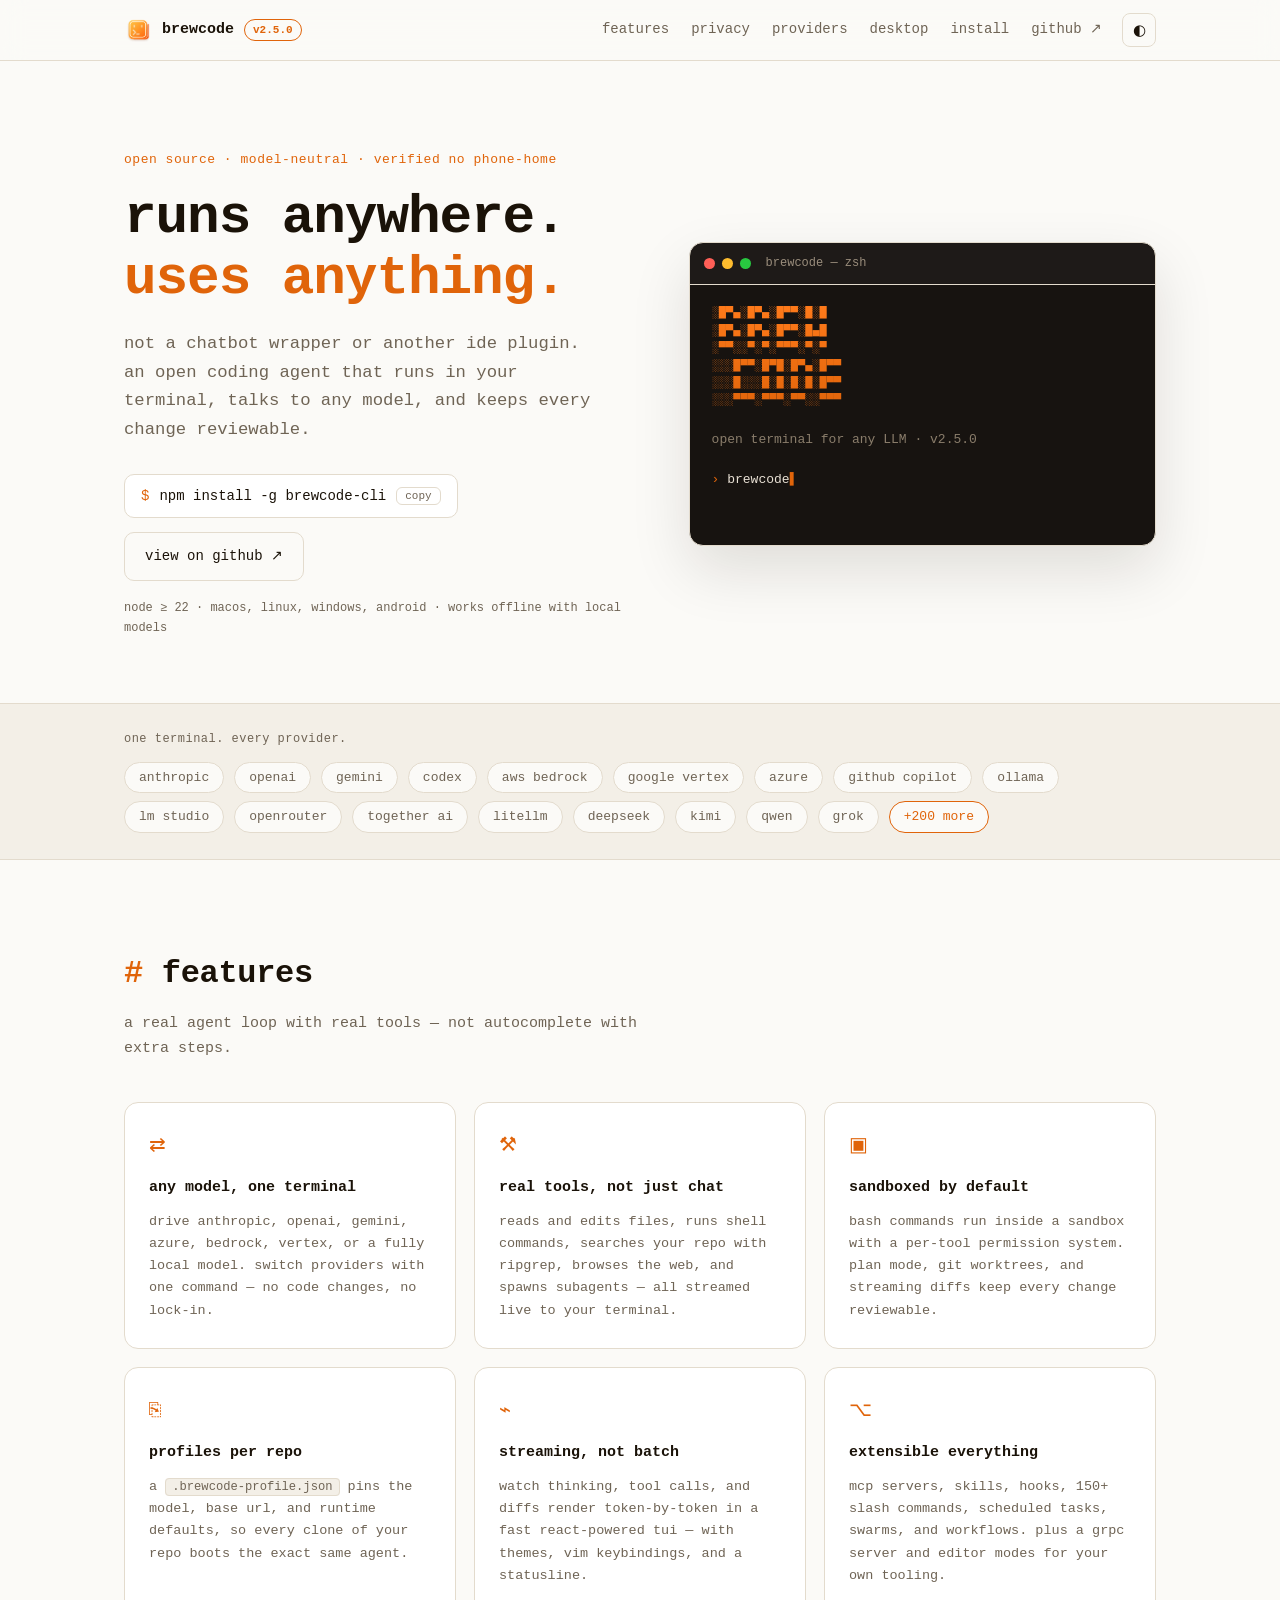
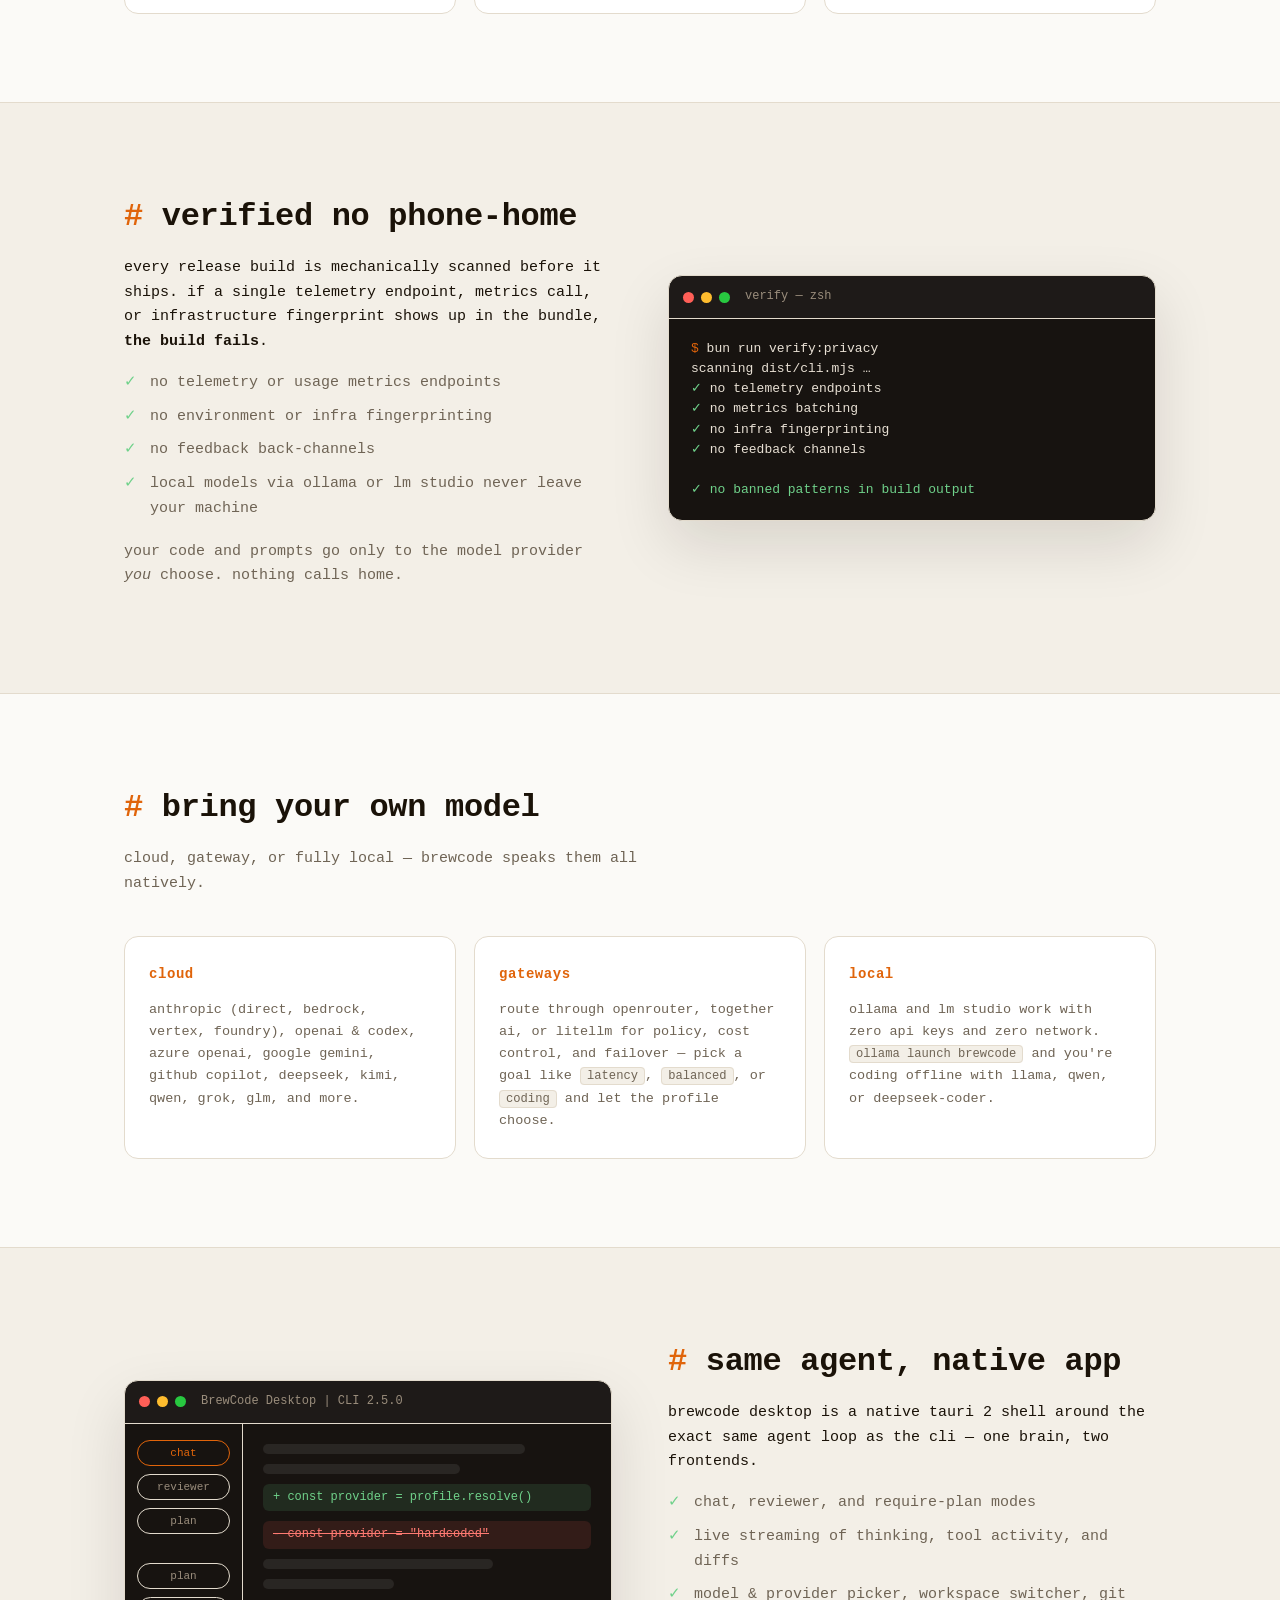
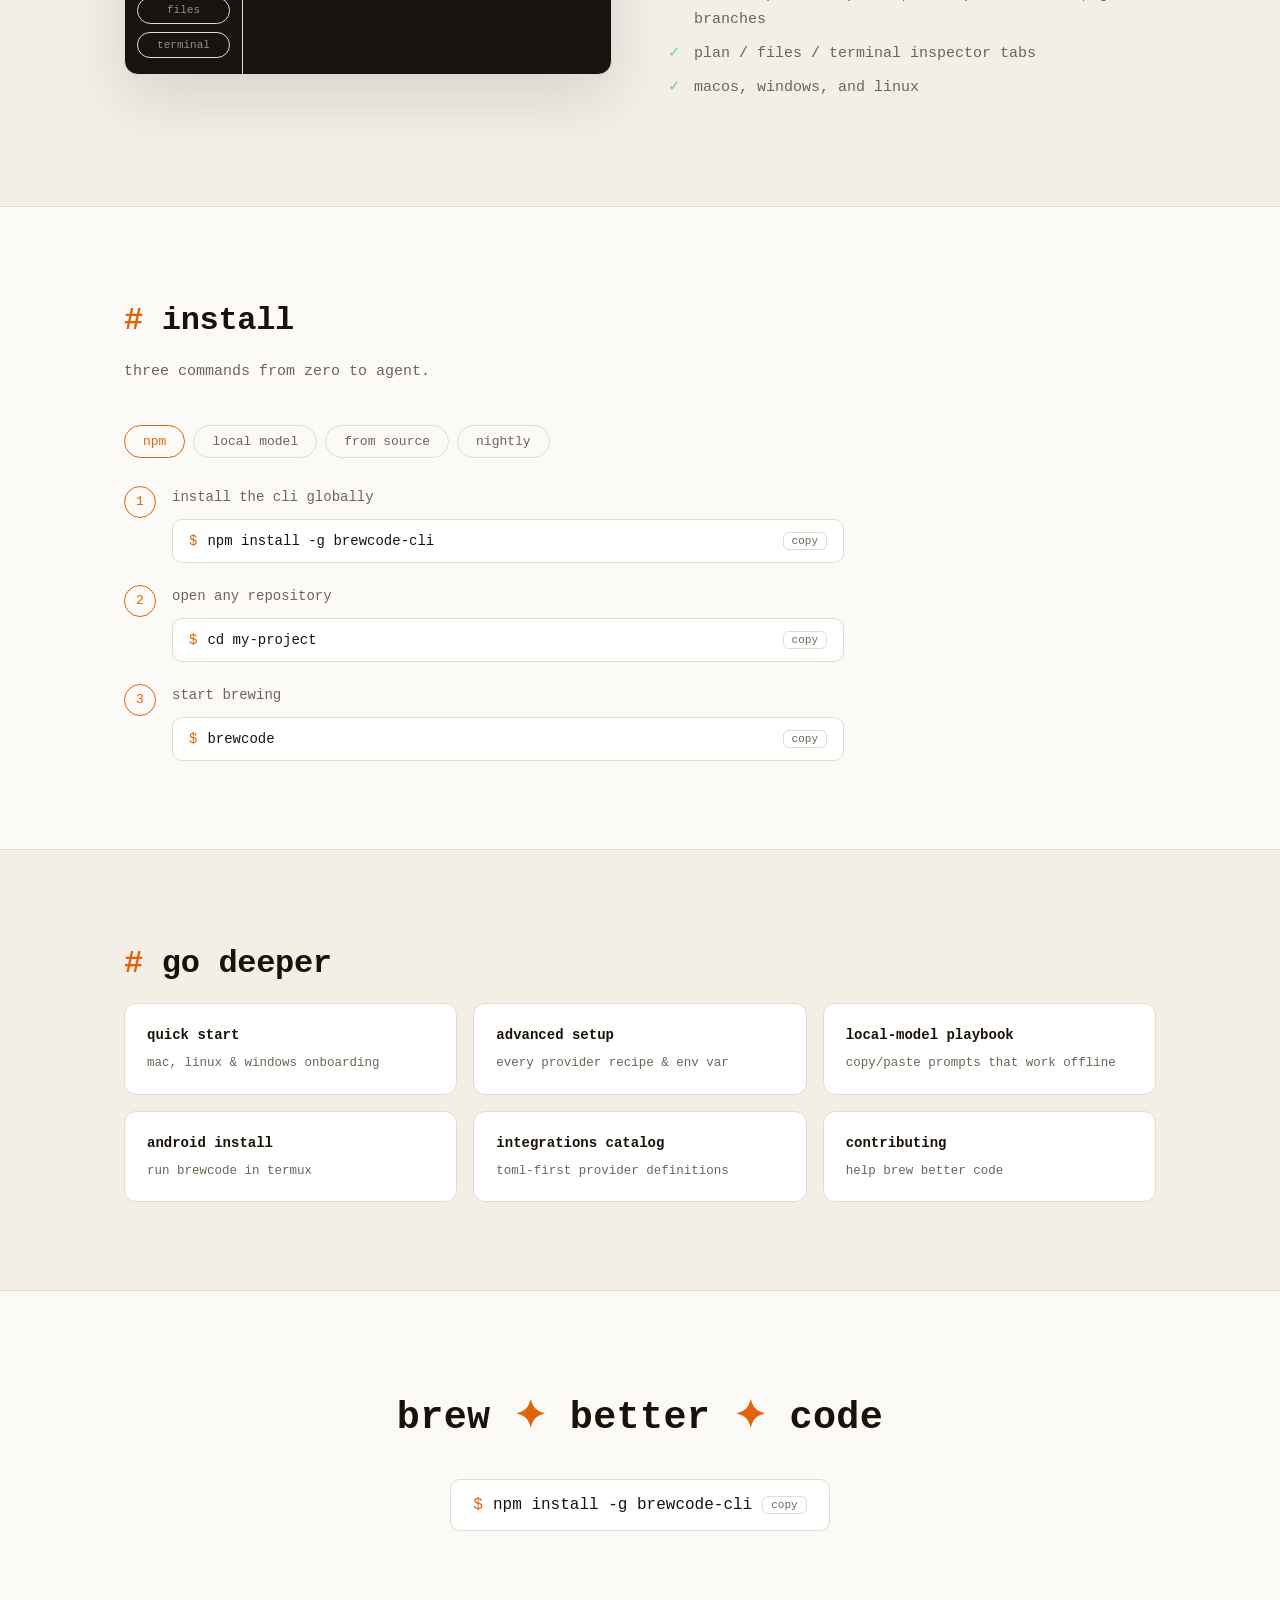
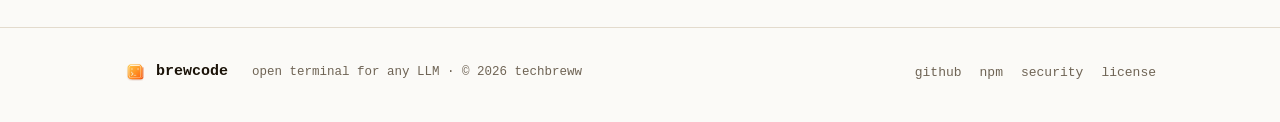
==== index.html @ 33c2ea0d "Initial commit" ====
<!doctype html>
<html lang="en">
<head>
  <meta charset="utf-8" />
  <meta name="viewport" content="width=device-width, initial-scale=1" />
  <title>brewcode — open terminal for any LLM</title>
  <meta name="description" content="brewcode is an open coding agent that runs in your terminal, talks to any model — cloud or local — and keeps every change reviewable. verified no phone-home." />
  <meta property="og:title" content="brewcode — runs anywhere. uses anything." />
  <meta property="og:description" content="an open coding agent for any LLM. anthropic, openai, gemini, ollama, lm studio and 200+ models. verified no telemetry." />
  <meta property="og:image" content="assets/brewcode.png" />
  <link rel="icon" type="image/png" href="assets/brewcode.png" />
  <link rel="stylesheet" href="styles.css" />
</head>
<body>

  <header class="site-header">
    <div class="container header-inner">
      <a class="brand" href="#top">
        <img src="assets/brewcode.png" alt="brewcode logo" width="28" height="28" />
        <span class="brand-name">brewcode</span>
        <span class="badge">v2.5.0</span>
      </a>
      <nav class="site-nav" id="site-nav">
        <a href="#features">features</a>
        <a href="#privacy">privacy</a>
        <a href="#providers">providers</a>
        <a href="#desktop">desktop</a>
        <a href="#install">install</a>
        <a href="https://github.com/techbreww/brewcode" target="_blank" rel="noopener">github ↗</a>
      </nav>
      <div class="header-actions">
        <button class="icon-btn" id="theme-toggle" aria-label="toggle color theme" title="toggle theme">◐</button>
        <button class="icon-btn nav-toggle" id="nav-toggle" aria-label="toggle navigation" aria-expanded="false">☰</button>
      </div>
    </div>
  </header>

  <main id="top">

    <!-- hero -->
    <section class="hero">
      <div class="container hero-grid">
        <div class="hero-copy">
          <p class="eyebrow">open source · model-neutral · verified no phone-home</p>
          <h1>runs anywhere.<br /><span class="accent">uses anything.</span></h1>
          <p class="lede">
            not a chatbot wrapper or another ide plugin. an open coding agent that runs in
            your terminal, talks to any model, and keeps every change reviewable.
          </p>
          <div class="hero-ctas">
            <button class="cmd-chip" data-copy="npm install -g brewcode-cli">
              <span class="prompt">$</span> npm install -g brewcode-cli
              <span class="copy-hint">copy</span>
            </button>
            <a class="btn btn-ghost" href="https://github.com/techbreww/brewcode" target="_blank" rel="noopener">view on github ↗</a>
          </div>
          <p class="hero-footnote">node ≥ 22 · macos, linux, windows, android · works offline with local models</p>
        </div>

        <div class="terminal" aria-label="brewcode terminal demo">
          <div class="terminal-bar">
            <span class="dot red"></span><span class="dot yellow"></span><span class="dot green"></span>
            <span class="terminal-title">brewcode — zsh</span>
          </div>
          <pre class="terminal-body"><code><span class="t-logo">░█▀▄░█▀▄░█▀▀░█░█
░█▀▄░█▀▄░█▀▀░█▄█
░▀▀░░▀░▀░▀▀▀░▀░▀
░░░█▀▀░█▀█░█▀▄░█▀▀
░░░█░░░█░█░█░█░█▀▀
░░░▀▀▀░▀▀▀░▀▀░░▀▀▀</span>
<span class="t-dim">open terminal for any LLM · v2.5.0</span>

<span class="t-prompt">›</span> <span id="typed"></span><span class="cursor">▌</span>
</code></pre>
        </div>
      </div>
    </section>

    <!-- provider strip -->
    <section class="strip" id="providers-strip">
      <div class="container">
        <p class="strip-label">one terminal. every provider.</p>
        <ul class="strip-list">
          <li>anthropic</li><li>openai</li><li>gemini</li><li>codex</li><li>aws bedrock</li>
          <li>google vertex</li><li>azure</li><li>github copilot</li><li>ollama</li>
          <li>lm studio</li><li>openrouter</li><li>together ai</li><li>litellm</li>
          <li>deepseek</li><li>kimi</li><li>qwen</li><li>grok</li><li>+200 more</li>
        </ul>
      </div>
    </section>

    <!-- features -->
    <section class="section" id="features">
      <div class="container">
        <h2 class="section-title"><span class="hash">#</span> features</h2>
        <p class="section-sub">a real agent loop with real tools — not autocomplete with extra steps.</p>
        <div class="cards">
          <article class="card">
            <div class="card-icon">⇄</div>
            <h3>any model, one terminal</h3>
            <p>drive anthropic, openai, gemini, azure, bedrock, vertex, or a fully local model. switch providers with one command — no code changes, no lock-in.</p>
          </article>
          <article class="card">
            <div class="card-icon">⚒</div>
            <h3>real tools, not just chat</h3>
            <p>reads and edits files, runs shell commands, searches your repo with ripgrep, browses the web, and spawns subagents — all streamed live to your terminal.</p>
          </article>
          <article class="card">
            <div class="card-icon">▣</div>
            <h3>sandboxed by default</h3>
            <p>bash commands run inside a sandbox with a per-tool permission system. plan mode, git worktrees, and streaming diffs keep every change reviewable.</p>
          </article>
          <article class="card">
            <div class="card-icon">⎘</div>
            <h3>profiles per repo</h3>
            <p>a <code>.brewcode-profile.json</code> pins the model, base url, and runtime defaults, so every clone of your repo boots the exact same agent.</p>
          </article>
          <article class="card">
            <div class="card-icon">⌁</div>
            <h3>streaming, not batch</h3>
            <p>watch thinking, tool calls, and diffs render token-by-token in a fast react-powered tui — with themes, vim keybindings, and a statusline.</p>
          </article>
          <article class="card">
            <div class="card-icon">⌥</div>
            <h3>extensible everything</h3>
            <p>mcp servers, skills, hooks, 150+ slash commands, scheduled tasks, swarms, and workflows. plus a grpc server and editor modes for your own tooling.</p>
          </article>
        </div>
      </div>
    </section>

    <!-- privacy -->
    <section class="section section-alt" id="privacy">
      <div class="container split">
        <div>
          <h2 class="section-title"><span class="hash">#</span> verified no phone-home</h2>
          <p>every release build is mechanically scanned before it ships. if a single telemetry endpoint, metrics call, or infrastructure fingerprint shows up in the bundle, <strong>the build fails</strong>.</p>
          <ul class="checklist">
            <li>no telemetry or usage metrics endpoints</li>
            <li>no environment or infra fingerprinting</li>
            <li>no feedback back-channels</li>
            <li>local models via ollama or lm studio never leave your machine</li>
          </ul>
          <p class="muted">your code and prompts go only to the model provider <em>you</em> choose. nothing calls home.</p>
        </div>
        <div class="terminal small">
          <div class="terminal-bar">
            <span class="dot red"></span><span class="dot yellow"></span><span class="dot green"></span>
            <span class="terminal-title">verify — zsh</span>
          </div>
          <pre class="terminal-body"><code><span class="t-prompt">$</span> bun run verify:privacy
scanning dist/cli.mjs …
<span class="t-ok">✓</span> no telemetry endpoints
<span class="t-ok">✓</span> no metrics batching
<span class="t-ok">✓</span> no infra fingerprinting
<span class="t-ok">✓</span> no feedback channels

<span class="t-ok">✓ no banned patterns in build output</span>
</code></pre>
        </div>
      </div>
    </section>

    <!-- providers detail -->
    <section class="section" id="providers">
      <div class="container">
        <h2 class="section-title"><span class="hash">#</span> bring your own model</h2>
        <p class="section-sub">cloud, gateway, or fully local — brewcode speaks them all natively.</p>
        <div class="provider-cols">
          <div class="provider-col">
            <h3>cloud</h3>
            <p>anthropic (direct, bedrock, vertex, foundry), openai &amp; codex, azure openai, google gemini, github copilot, deepseek, kimi, qwen, grok, glm, and more.</p>
          </div>
          <div class="provider-col">
            <h3>gateways</h3>
            <p>route through openrouter, together ai, or litellm for policy, cost control, and failover — pick a goal like <code>latency</code>, <code>balanced</code>, or <code>coding</code> and let the profile choose.</p>
          </div>
          <div class="provider-col">
            <h3>local</h3>
            <p>ollama and lm studio work with zero api keys and zero network. <code>ollama launch brewcode</code> and you're coding offline with llama, qwen, or deepseek-coder.</p>
          </div>
        </div>
      </div>
    </section>

    <!-- desktop -->
    <section class="section section-alt" id="desktop">
      <div class="container split reverse">
        <div class="app-mock" aria-hidden="true">
          <div class="app-mock-bar">
            <span class="dot red"></span><span class="dot yellow"></span><span class="dot green"></span>
            <span class="terminal-title">BrewCode Desktop | CLI 2.5.0</span>
          </div>
          <div class="app-mock-body">
            <div class="app-mock-side">
              <span class="pill active">chat</span>
              <span class="pill">reviewer</span>
              <span class="pill">plan</span>
              <div class="app-mock-side-gap"></div>
              <span class="pill">plan</span>
              <span class="pill">files</span>
              <span class="pill">terminal</span>
            </div>
            <div class="app-mock-main">
              <div class="mock-line w80"></div>
              <div class="mock-line w60"></div>
              <div class="mock-diff add">+ const provider = profile.resolve()</div>
              <div class="mock-diff del">- const provider = "hardcoded"</div>
              <div class="mock-line w70"></div>
              <div class="mock-line w40"></div>
            </div>
          </div>
        </div>
        <div>
          <h2 class="section-title"><span class="hash">#</span> same agent, native app</h2>
          <p>brewcode desktop is a native tauri 2 shell around the exact same agent loop as the cli — one brain, two frontends.</p>
          <ul class="checklist">
            <li>chat, reviewer, and require-plan modes</li>
            <li>live streaming of thinking, tool activity, and diffs</li>
            <li>model &amp; provider picker, workspace switcher, git branches</li>
            <li>plan / files / terminal inspector tabs</li>
            <li>macos, windows, and linux</li>
          </ul>
        </div>
      </div>
    </section>

    <!-- install -->
    <section class="section" id="install">
      <div class="container">
        <h2 class="section-title"><span class="hash">#</span> install</h2>
        <p class="section-sub">three commands from zero to agent.</p>

        <div class="tabs" role="tablist">
          <button class="tab active" role="tab" aria-selected="true" data-tab="npm">npm</button>
          <button class="tab" role="tab" aria-selected="false" data-tab="local">local model</button>
          <button class="tab" role="tab" aria-selected="false" data-tab="source">from source</button>
          <button class="tab" role="tab" aria-selected="false" data-tab="nightly">nightly</button>
        </div>

        <div class="tab-panel active" data-panel="npm">
          <ol class="steps">
            <li>
              <p>install the cli globally</p>
              <button class="cmd-chip block" data-copy="npm install -g brewcode-cli"><span class="prompt">$</span> npm install -g brewcode-cli <span class="copy-hint">copy</span></button>
            </li>
            <li>
              <p>open any repository</p>
              <button class="cmd-chip block" data-copy="cd my-project"><span class="prompt">$</span> cd my-project <span class="copy-hint">copy</span></button>
            </li>
            <li>
              <p>start brewing</p>
              <button class="cmd-chip block" data-copy="brewcode"><span class="prompt">$</span> brewcode <span class="copy-hint">copy</span></button>
            </li>
          </ol>
        </div>

        <div class="tab-panel" data-panel="local">
          <ol class="steps">
            <li>
              <p>point brewcode at your local ollama server — no api key needed</p>
              <button class="cmd-chip block" data-copy="export OPENAI_BASE_URL=http://localhost:11434/v1"><span class="prompt">$</span> export OPENAI_BASE_URL=http://localhost:11434/v1 <span class="copy-hint">copy</span></button>
            </li>
            <li>
              <p>or launch straight from ollama</p>
              <button class="cmd-chip block" data-copy="ollama launch brewcode"><span class="prompt">$</span> ollama launch brewcode <span class="copy-hint">copy</span></button>
            </li>
            <li>
              <p>your code never leaves your machine</p>
              <button class="cmd-chip block" data-copy="brewcode"><span class="prompt">$</span> brewcode <span class="copy-hint">copy</span></button>
            </li>
          </ol>
        </div>

        <div class="tab-panel" data-panel="source">
          <ol class="steps">
            <li>
              <p>clone and install (bun 1.3+)</p>
              <button class="cmd-chip block" data-copy="git clone https://github.com/techbreww/brewcode.git && cd brewcode && bun install"><span class="prompt">$</span> git clone …/brewcode.git &amp;&amp; cd brewcode &amp;&amp; bun install <span class="copy-hint">copy</span></button>
            </li>
            <li>
              <p>build with the privacy gate</p>
              <button class="cmd-chip block" data-copy="bun run build:verified"><span class="prompt">$</span> bun run build:verified <span class="copy-hint">copy</span></button>
            </li>
            <li>
              <p>link it globally</p>
              <button class="cmd-chip block" data-copy="npm link"><span class="prompt">$</span> npm link <span class="copy-hint">copy</span></button>
            </li>
          </ol>
        </div>

        <div class="tab-panel" data-panel="nightly">
          <ol class="steps">
            <li>
              <p>live on the edge with the nightly dist-tag</p>
              <button class="cmd-chip block" data-copy="npm install -g brewcode-cli@nightly"><span class="prompt">$</span> npm install -g brewcode-cli@nightly <span class="copy-hint">copy</span></button>
            </li>
            <li>
              <p>go back to stable any time</p>
              <button class="cmd-chip block" data-copy="npm install -g brewcode-cli@latest"><span class="prompt">$</span> npm install -g brewcode-cli@latest <span class="copy-hint">copy</span></button>
            </li>
          </ol>
        </div>
      </div>
    </section>

    <!-- docs -->
    <section class="section section-alt" id="docs">
      <div class="container">
        <h2 class="section-title"><span class="hash">#</span> go deeper</h2>
        <div class="doc-links">
          <a class="doc-link" href="https://github.com/techbreww/brewcode/blob/main/docs/quick-start-mac-linux.md" target="_blank" rel="noopener"><strong>quick start</strong><span>mac, linux &amp; windows onboarding</span></a>
          <a class="doc-link" href="https://github.com/techbreww/brewcode/blob/main/docs/advanced-setup.md" target="_blank" rel="noopener"><strong>advanced setup</strong><span>every provider recipe &amp; env var</span></a>
          <a class="doc-link" href="https://github.com/techbreww/brewcode/blob/main/PLAYBOOK.md" target="_blank" rel="noopener"><strong>local-model playbook</strong><span>copy/paste prompts that work offline</span></a>
          <a class="doc-link" href="https://github.com/techbreww/brewcode/blob/main/ANDROID_INSTALL.md" target="_blank" rel="noopener"><strong>android install</strong><span>run brewcode in termux</span></a>
          <a class="doc-link" href="https://github.com/techbreww/brewcode/blob/main/docs/integrations" target="_blank" rel="noopener"><strong>integrations catalog</strong><span>toml-first provider definitions</span></a>
          <a class="doc-link" href="https://github.com/techbreww/brewcode/blob/main/CONTRIBUTING.md" target="_blank" rel="noopener"><strong>contributing</strong><span>help brew better code</span></a>
        </div>
      </div>
    </section>

    <!-- final cta -->
    <section class="section cta">
      <div class="container center">
        <h2>brew <span class="accent">✦</span> better <span class="accent">✦</span> code</h2>
        <button class="cmd-chip big" data-copy="npm install -g brewcode-cli">
          <span class="prompt">$</span> npm install -g brewcode-cli <span class="copy-hint">copy</span>
        </button>
      </div>
    </section>

  </main>

  <footer class="site-footer">
    <div class="container footer-inner">
      <div class="brand">
        <img src="assets/brewcode.png" alt="" width="22" height="22" />
        <span class="brand-name">brewcode</span>
      </div>
      <p class="muted">open terminal for any LLM · © 2026 techbreww</p>
      <nav class="footer-nav">
        <a href="https://github.com/techbreww/brewcode" target="_blank" rel="noopener">github</a>
        <a href="https://www.npmjs.com/package/brewcode-cli" target="_blank" rel="noopener">npm</a>
        <a href="https://github.com/techbreww/brewcode/blob/main/SECURITY.md" target="_blank" rel="noopener">security</a>
        <a href="https://github.com/techbreww/brewcode/blob/main/LICENSE" target="_blank" rel="noopener">license</a>
      </nav>
    </div>
  </footer>

  <div class="toast" id="toast" role="status">copied to clipboard ✓</div>

  <script src="app.js"></script>
</body>
</html>
---- styles.css ----
/* brewcode — site styles
   brand: lowercase, terminal-flavored, monospace, orange accent */

:root {
  --bg: #000000;
  --bg-alt: #0c0a08;
  --surface: #14100c;
  --border: #2a2119;
  --ink: #f3ede4;
  --muted: #a89c8c;
  --accent: #ff7a1a;
  --accent-soft: #ffb15f;
  --ok: #6fd18a;
  --red: #ff5f57;
  --yellow: #febc2e;
  --green: #28c840;
  --shadow: 0 24px 60px rgba(0, 0, 0, 0.55);
  --mono: "SF Mono", "Fira Code", "Roboto Mono", ui-monospace, Menlo, Consolas, monospace;
}

[data-theme="light"] {
  --bg: #fbfaf7;
  --bg-alt: #f3efe7;
  --surface: #ffffff;
  --border: #e3dbcd;
  --ink: #1a1208;
  --muted: #6f6455;
  --accent: #e0640a;
  --accent-soft: #ff7a1a;
  --shadow: 0 24px 60px rgba(26, 18, 8, 0.12);
}

* { box-sizing: border-box; margin: 0; padding: 0; }

html { scroll-behavior: smooth; }

body {
  font-family: var(--mono);
  background: var(--bg);
  color: var(--ink);
  line-height: 1.65;
  font-size: 15px;
  -webkit-font-smoothing: antialiased;
}

.container { max-width: 1080px; margin: 0 auto; padding: 0 24px; }

a { color: var(--accent); text-decoration: none; }
a:hover { text-decoration: underline; }
code {
  background: var(--bg-alt);
  border: 1px solid var(--border);
  border-radius: 4px;
  padding: 1px 6px;
  font-size: 0.9em;
}
.accent { color: var(--accent); }
.muted { color: var(--muted); }

/* ---------- header ---------- */
.site-header {
  position: sticky;
  top: 0;
  z-index: 50;
  background: color-mix(in srgb, var(--bg) 82%, transparent);
  backdrop-filter: blur(12px);
  border-bottom: 1px solid var(--border);
}
.header-inner {
  display: flex;
  align-items: center;
  gap: 20px;
  height: 60px;
}
.brand {
  display: inline-flex;
  align-items: center;
  gap: 10px;
  color: var(--ink);
  font-weight: 700;
}
.brand:hover { text-decoration: none; }
.brand img { border-radius: 6px; }
.badge {
  font-size: 11px;
  color: var(--accent);
  border: 1px solid var(--accent);
  border-radius: 999px;
  padding: 1px 8px;
}
.site-nav {
  display: flex;
  gap: 22px;
  margin-left: auto;
}
.site-nav a { color: var(--muted); font-size: 14px; white-space: nowrap; }
.site-nav a:hover { color: var(--ink); text-decoration: none; }
.header-actions { display: flex; gap: 8px; }
.icon-btn {
  background: none;
  border: 1px solid var(--border);
  border-radius: 8px;
  color: var(--ink);
  font-family: var(--mono);
  font-size: 15px;
  width: 34px;
  height: 34px;
  cursor: pointer;
}
.icon-btn:hover { border-color: var(--accent); color: var(--accent); }
.nav-toggle { display: none; }

/* ---------- hero ---------- */
.hero { padding: 88px 0 64px; }
.hero-grid {
  display: grid;
  grid-template-columns: 1.05fr 0.95fr;
  gap: 48px;
  align-items: center;
}
.eyebrow {
  color: var(--accent);
  font-size: 13px;
  letter-spacing: 0.04em;
  margin-bottom: 18px;
}
h1 {
  font-size: clamp(2.1rem, 5.2vw, 3.4rem);
  line-height: 1.12;
  letter-spacing: -0.02em;
  margin-bottom: 20px;
}
.lede {
  color: var(--muted);
  font-size: clamp(0.95rem, 1.6vw, 1.08rem);
  max-width: 46ch;
  margin-bottom: 30px;
}
.hero-ctas {
  display: flex;
  flex-wrap: wrap;
  gap: 14px;
  align-items: center;
  margin-bottom: 18px;
}
.hero-footnote { font-size: 12px; color: var(--muted); }

.btn {
  display: inline-flex;
  align-items: center;
  border-radius: 10px;
  padding: 12px 20px;
  font-family: var(--mono);
  font-size: 14px;
  cursor: pointer;
}
.btn-ghost {
  border: 1px solid var(--border);
  color: var(--ink);
}
.btn-ghost:hover { border-color: var(--accent); color: var(--accent); text-decoration: none; }

/* command chip (copyable) */
.cmd-chip {
  display: inline-flex;
  align-items: center;
  gap: 10px;
  background: var(--surface);
  border: 1px solid var(--border);
  border-radius: 10px;
  color: var(--ink);
  font-family: var(--mono);
  font-size: 14px;
  padding: 12px 16px;
  cursor: pointer;
  transition: border-color 0.15s ease;
  text-align: left;
}
.cmd-chip:hover { border-color: var(--accent); }
.cmd-chip .prompt { color: var(--accent); }
.cmd-chip .copy-hint {
  margin-left: auto;
  font-size: 11px;
  color: var(--muted);
  border: 1px solid var(--border);
  border-radius: 6px;
  padding: 2px 8px;
}
.cmd-chip:hover .copy-hint { color: var(--accent); border-color: var(--accent); }
.cmd-chip.block { display: flex; width: 100%; }
.cmd-chip.big { font-size: 16px; padding: 16px 22px; }

/* ---------- terminal ---------- */
.terminal {
  background: #0b0908;
  border: 1px solid var(--border);
  border-radius: 14px;
  overflow: hidden;
  box-shadow: var(--shadow);
}
[data-theme="light"] .terminal { background: #171310; }
.terminal-bar {
  display: flex;
  align-items: center;
  gap: 7px;
  padding: 11px 14px;
  border-bottom: 1px solid var(--border);
  background: rgba(255, 255, 255, 0.03);
}
.dot { width: 11px; height: 11px; border-radius: 50%; display: inline-block; }
.dot.red { background: var(--red); }
.dot.yellow { background: var(--yellow); }
.dot.green { background: var(--green); }
.terminal-title {
  margin-left: 8px;
  font-size: 12px;
  color: #9a8d7c;
}
.terminal-body code {
  background: none;
  border: none;
  border-radius: 0;
  padding: 0;
  font-size: inherit;
}
.terminal-body {
  padding: 20px 22px;
  font-size: 13px;
  line-height: 1.55;
  color: #e8e0d4;
  overflow-x: auto;
  min-height: 260px;
}
.terminal.small .terminal-body { min-height: 0; }
.t-logo {
  display: block;
  background: linear-gradient(180deg, var(--accent-soft), var(--accent));
  -webkit-background-clip: text;
  background-clip: text;
  color: transparent;
  font-size: 12px;
  line-height: 1.45;
  white-space: pre;
}
.t-dim { color: #8a7d6b; }
.t-prompt { color: var(--accent); }
.t-ok { color: var(--ok); }
.cursor {
  color: var(--accent);
  animation: blink 1s steps(1) infinite;
}
@keyframes blink { 50% { opacity: 0; } }

/* ---------- provider strip ---------- */
.strip {
  border-top: 1px solid var(--border);
  border-bottom: 1px solid var(--border);
  background: var(--bg-alt);
  padding: 26px 0;
}
.strip-label {
  font-size: 12px;
  color: var(--muted);
  margin-bottom: 12px;
  letter-spacing: 0.04em;
}
.strip-list {
  list-style: none;
  display: flex;
  flex-wrap: wrap;
  gap: 8px 10px;
}
.strip-list li {
  font-size: 13px;
  color: var(--muted);
  border: 1px solid var(--border);
  border-radius: 999px;
  padding: 4px 14px;
  background: var(--bg);
}
.strip-list li:last-child { color: var(--accent); border-color: var(--accent); }

/* ---------- sections ---------- */
.section { padding: 88px 0; }
.section-alt { background: var(--bg-alt); border-top: 1px solid var(--border); border-bottom: 1px solid var(--border); }
.section-title {
  font-size: clamp(1.5rem, 3vw, 2rem);
  letter-spacing: -0.01em;
  margin-bottom: 12px;
}
.hash { color: var(--accent); }
.section-sub { color: var(--muted); margin-bottom: 40px; max-width: 60ch; }

/* feature cards */
.cards {
  display: grid;
  grid-template-columns: repeat(3, 1fr);
  gap: 18px;
}
.card {
  background: var(--surface);
  border: 1px solid var(--border);
  border-radius: 14px;
  padding: 26px 24px;
  transition: border-color 0.15s ease, transform 0.15s ease;
}
.card:hover { border-color: var(--accent); transform: translateY(-3px); }
.card-icon {
  color: var(--accent);
  font-size: 20px;
  margin-bottom: 14px;
}
.card h3 { font-size: 15px; margin-bottom: 10px; }
.card p { font-size: 13.5px; color: var(--muted); }

/* split layout */
.split {
  display: grid;
  grid-template-columns: 1fr 1fr;
  gap: 56px;
  align-items: center;
}
.split p { margin-bottom: 16px; }
.checklist {
  list-style: none;
  margin: 8px 0 18px;
}
.checklist li {
  padding-left: 26px;
  position: relative;
  margin-bottom: 9px;
  color: var(--muted);
}
.checklist li::before {
  content: "✓";
  color: var(--ok);
  position: absolute;
  left: 0;
}

/* provider cols */
.provider-cols {
  display: grid;
  grid-template-columns: repeat(3, 1fr);
  gap: 18px;
}
.provider-col {
  border: 1px solid var(--border);
  border-radius: 14px;
  padding: 26px 24px;
  background: var(--surface);
}
.provider-col h3 {
  color: var(--accent);
  font-size: 14px;
  margin-bottom: 12px;
  letter-spacing: 0.04em;
}
.provider-col p { font-size: 13.5px; color: var(--muted); }

/* ---------- desktop app mock ---------- */
.app-mock {
  background: #0b0908;
  border: 1px solid var(--border);
  border-radius: 14px;
  overflow: hidden;
  box-shadow: var(--shadow);
}
[data-theme="light"] .app-mock { background: #171310; }
.app-mock-bar {
  display: flex;
  align-items: center;
  gap: 7px;
  padding: 11px 14px;
  border-bottom: 1px solid var(--border);
  background: rgba(255, 255, 255, 0.03);
}
.app-mock-body {
  display: flex;
  min-height: 250px;
}
.app-mock-side {
  width: 118px;
  border-right: 1px solid var(--border);
  padding: 16px 12px;
  display: flex;
  flex-direction: column;
  gap: 8px;
}
.app-mock-side-gap { flex: 1; }
.pill {
  font-size: 11px;
  color: #9a8d7c;
  border: 1px solid var(--border);
  border-radius: 999px;
  padding: 3px 10px;
  text-align: center;
}
.pill.active { color: var(--accent); border-color: var(--accent); }
.app-mock-main {
  flex: 1;
  padding: 20px;
  display: flex;
  flex-direction: column;
  gap: 10px;
}
.mock-line {
  height: 10px;
  border-radius: 5px;
  background: rgba(255, 255, 255, 0.08);
}
.mock-line.w80 { width: 80%; }
.mock-line.w70 { width: 70%; }
.mock-line.w60 { width: 60%; }
.mock-line.w40 { width: 40%; }
.mock-diff {
  font-size: 12px;
  border-radius: 6px;
  padding: 4px 10px;
}
.mock-diff.add { background: rgba(111, 209, 138, 0.12); color: #6fd18a; }
.mock-diff.del { background: rgba(255, 95, 87, 0.12); color: #ff7a72; text-decoration: line-through; }

/* ---------- install tabs ---------- */
.tabs {
  display: flex;
  flex-wrap: wrap;
  gap: 8px;
  margin-bottom: 28px;
}
.tab {
  font-family: var(--mono);
  font-size: 13px;
  background: none;
  border: 1px solid var(--border);
  border-radius: 999px;
  color: var(--muted);
  padding: 8px 18px;
  cursor: pointer;
}
.tab:hover { color: var(--ink); }
.tab.active {
  color: var(--accent);
  border-color: var(--accent);
}
.tab-panel { display: none; }
.tab-panel.active { display: block; }

.steps {
  list-style: none;
  counter-reset: step;
  max-width: 720px;
  display: flex;
  flex-direction: column;
  gap: 22px;
}
.steps li {
  counter-increment: step;
  position: relative;
  padding-left: 48px;
}
.steps li::before {
  content: counter(step);
  position: absolute;
  left: 0;
  top: 0;
  width: 30px;
  height: 30px;
  border: 1px solid var(--accent);
  border-radius: 50%;
  color: var(--accent);
  display: flex;
  align-items: center;
  justify-content: center;
  font-size: 13px;
}
.steps li > p { margin-bottom: 10px; color: var(--muted); font-size: 14px; }

/* ---------- docs ---------- */
.doc-links {
  display: grid;
  grid-template-columns: repeat(3, 1fr);
  gap: 16px;
}
.doc-link {
  display: flex;
  flex-direction: column;
  gap: 6px;
  border: 1px solid var(--border);
  border-radius: 12px;
  padding: 20px 22px;
  background: var(--surface);
  color: var(--ink);
  transition: border-color 0.15s ease;
}
.doc-link:hover { border-color: var(--accent); text-decoration: none; }
.doc-link strong { font-size: 14px; }
.doc-link span { font-size: 12.5px; color: var(--muted); }

/* ---------- cta ---------- */
.cta { padding: 96px 0; }
.center { text-align: center; }
.cta h2 {
  font-size: clamp(1.6rem, 4vw, 2.4rem);
  margin-bottom: 28px;
  letter-spacing: 0.01em;
}

/* ---------- footer ---------- */
.site-footer {
  border-top: 1px solid var(--border);
  padding: 32px 0;
}
.footer-inner {
  display: flex;
  align-items: center;
  gap: 24px;
  flex-wrap: wrap;
}
.footer-inner .muted { font-size: 12.5px; }
.footer-nav {
  margin-left: auto;
  display: flex;
  gap: 18px;
}
.footer-nav a { font-size: 13px; color: var(--muted); }
.footer-nav a:hover { color: var(--accent); }

/* ---------- toast ---------- */
.toast {
  position: fixed;
  bottom: 28px;
  left: 50%;
  transform: translate(-50%, 20px);
  background: var(--surface);
  border: 1px solid var(--accent);
  color: var(--ink);
  border-radius: 10px;
  padding: 10px 20px;
  font-size: 13px;
  opacity: 0;
  pointer-events: none;
  transition: opacity 0.2s ease, transform 0.2s ease;
  z-index: 100;
}
.toast.show { opacity: 1; transform: translate(-50%, 0); }

/* ---------- responsive ---------- */
@media (max-width: 920px) {
  .hero-grid { grid-template-columns: 1fr; gap: 40px; }
  .cards, .provider-cols, .doc-links { grid-template-columns: repeat(2, 1fr); }
  .split { grid-template-columns: 1fr; gap: 36px; }
  .split.reverse .app-mock { order: 2; }
}

@media (max-width: 840px) {
  .site-nav {
    display: none;
    position: absolute;
    top: 60px;
    left: 0;
    right: 0;
    flex-direction: column;
    gap: 0;
    background: var(--bg);
    border-bottom: 1px solid var(--border);
    padding: 8px 0;
  }
  .site-nav.open { display: flex; }
  .site-nav a { padding: 12px 24px; }
  .nav-toggle { display: block; }
  .header-actions { margin-left: auto; }
}

@media (max-width: 640px) {
  .hero { padding: 56px 0 44px; }
  .section { padding: 60px 0; }
  .cards, .provider-cols, .doc-links { grid-template-columns: 1fr; }
  .steps li { padding-left: 42px; }
  .cmd-chip {
    font-size: 12.5px;
    padding: 11px 13px;
    flex-wrap: wrap;
    overflow-wrap: anywhere;
    min-width: 0;
    max-width: 100%;
  }
  .cmd-chip.big { font-size: 13px; }
  .footer-inner { flex-direction: column; align-items: flex-start; gap: 12px; }
  .footer-nav { margin-left: 0; }
}

@media (prefers-reduced-motion: reduce) {
  html { scroll-behavior: auto; }
  .cursor { animation: none; }
  .card, .card:hover { transform: none; transition: none; }
}
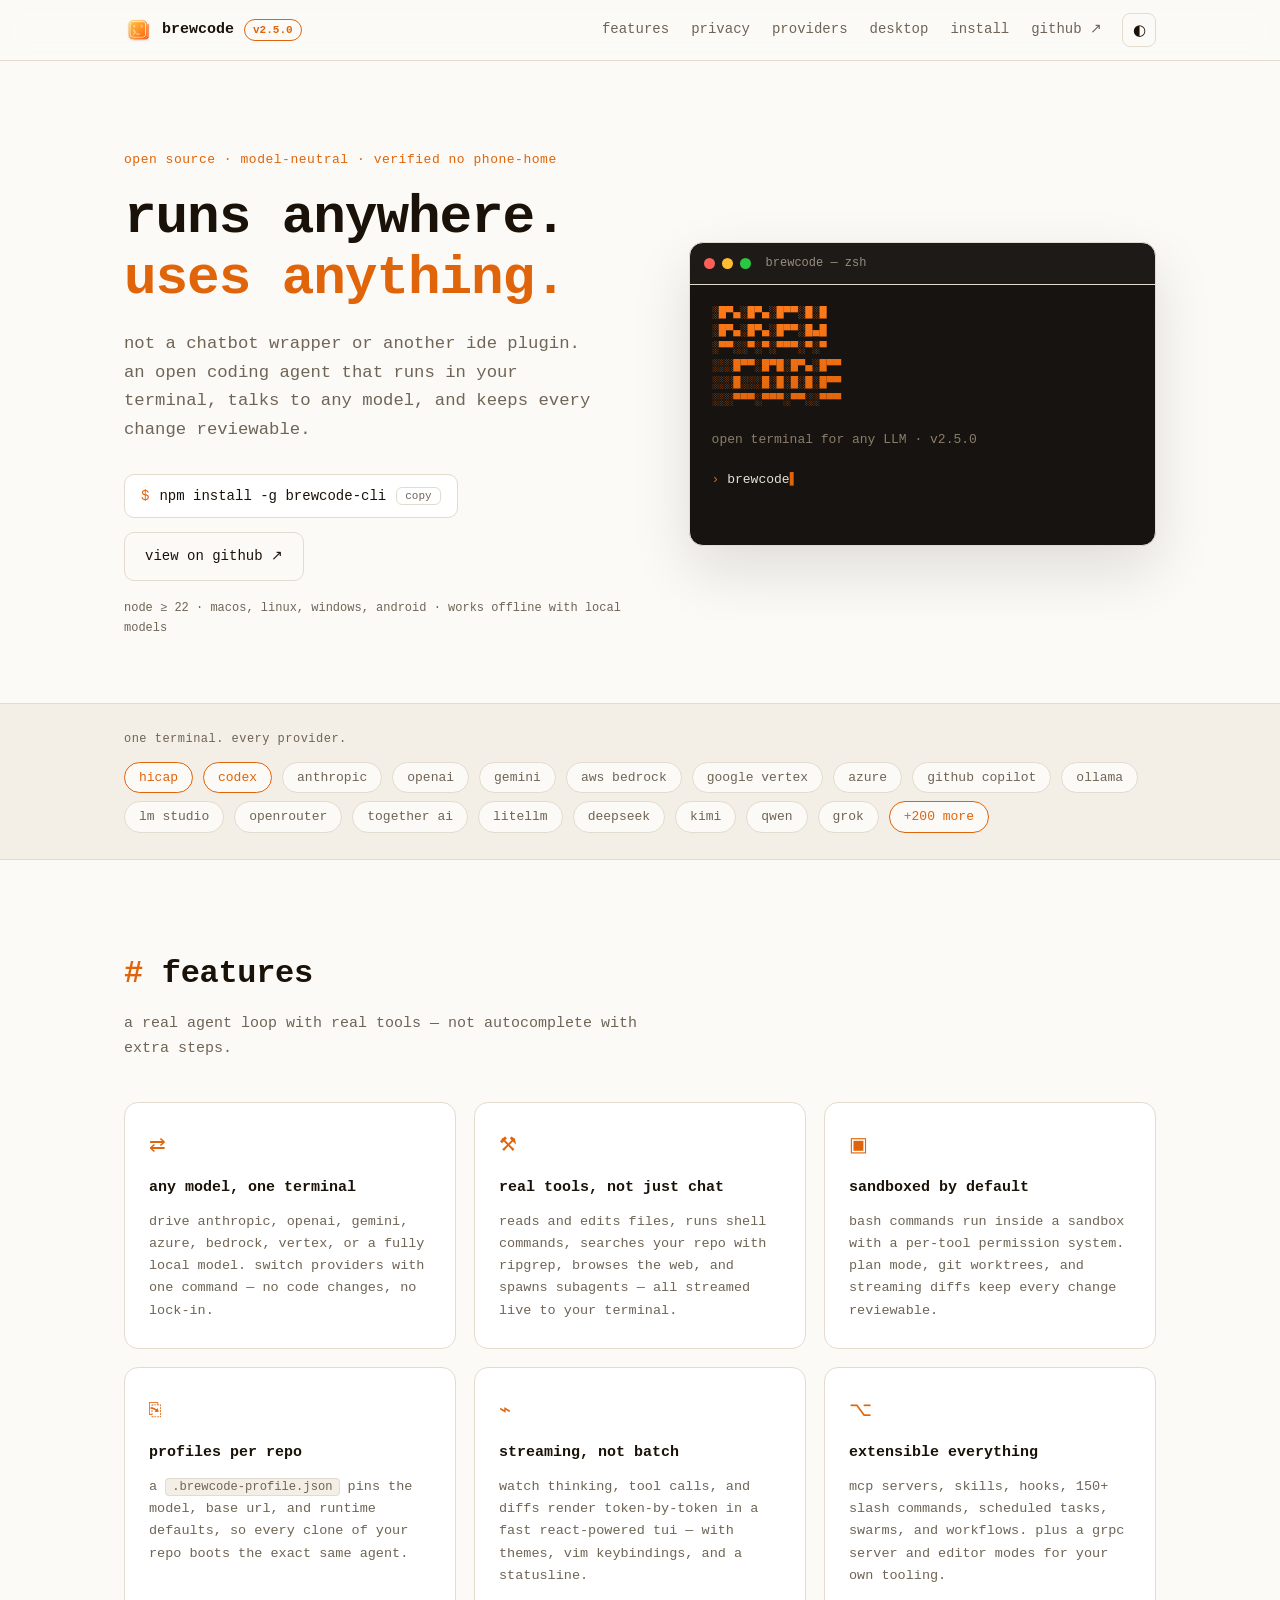
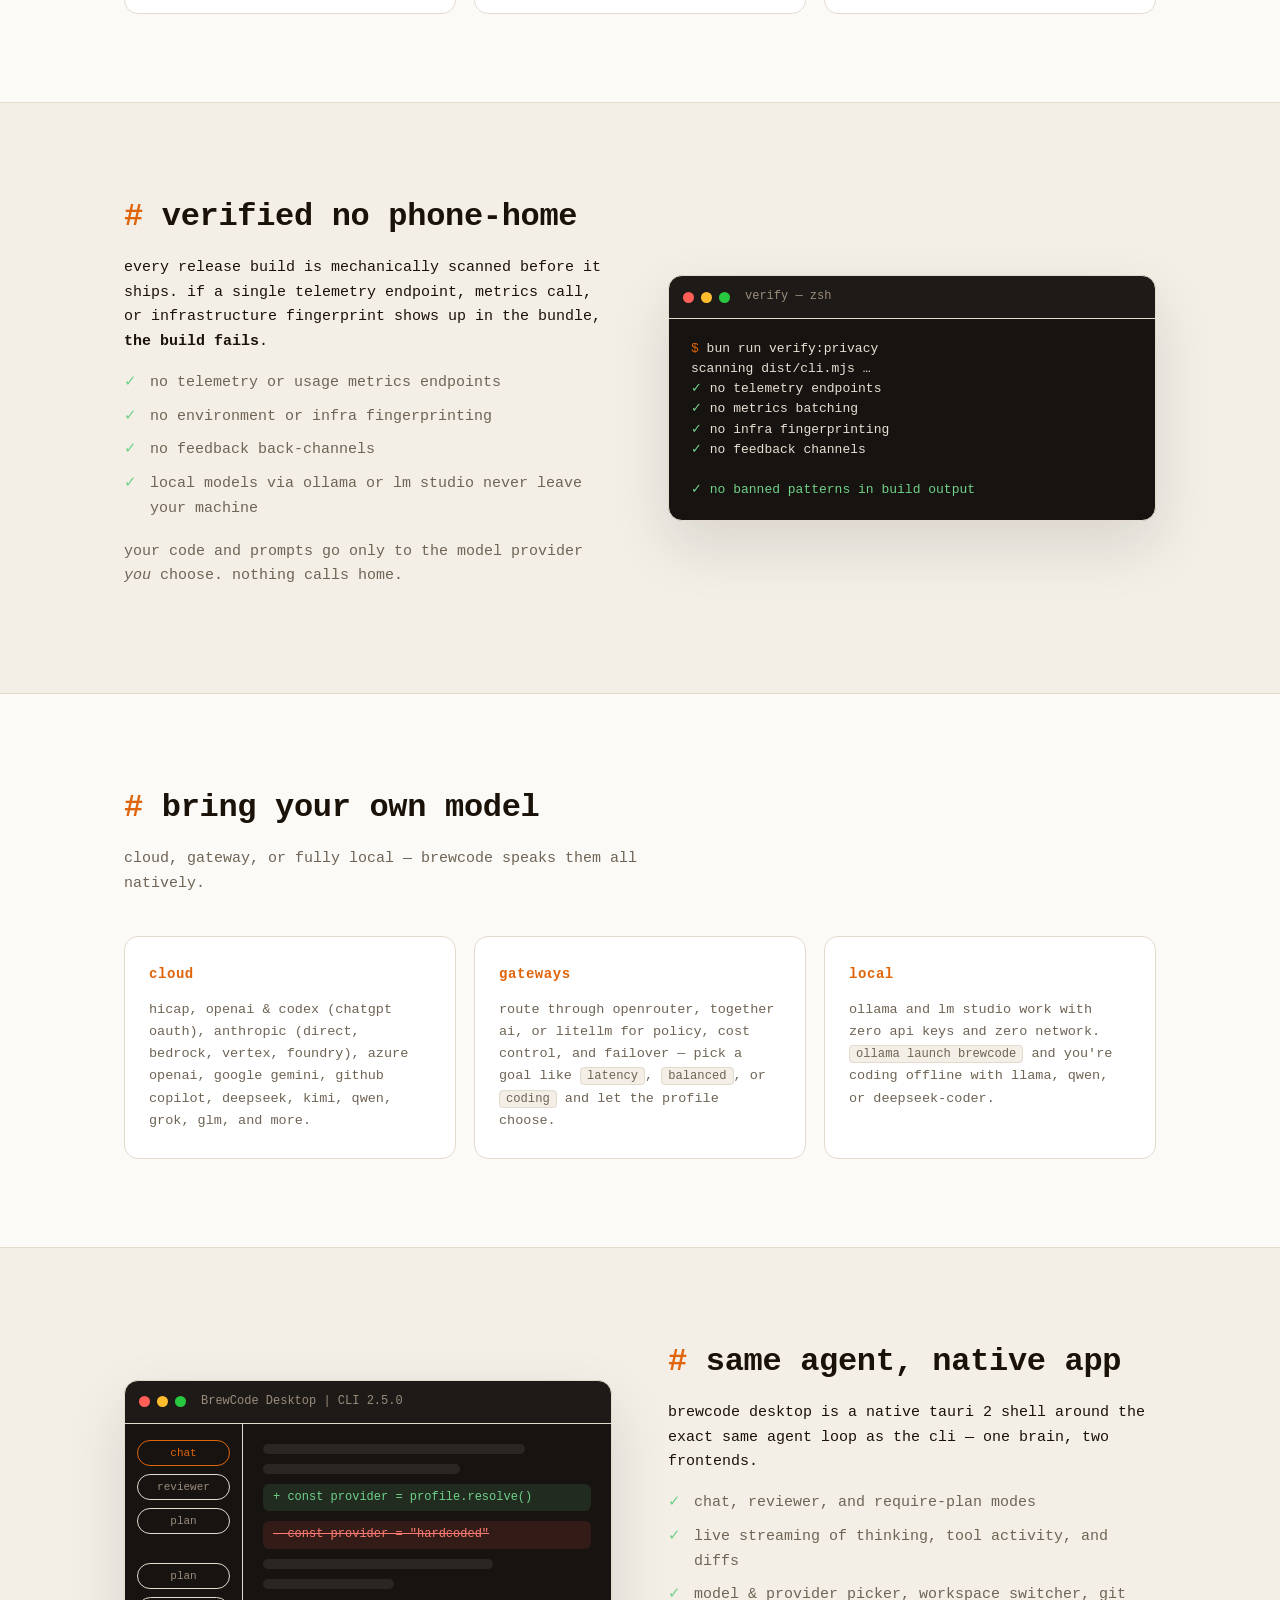
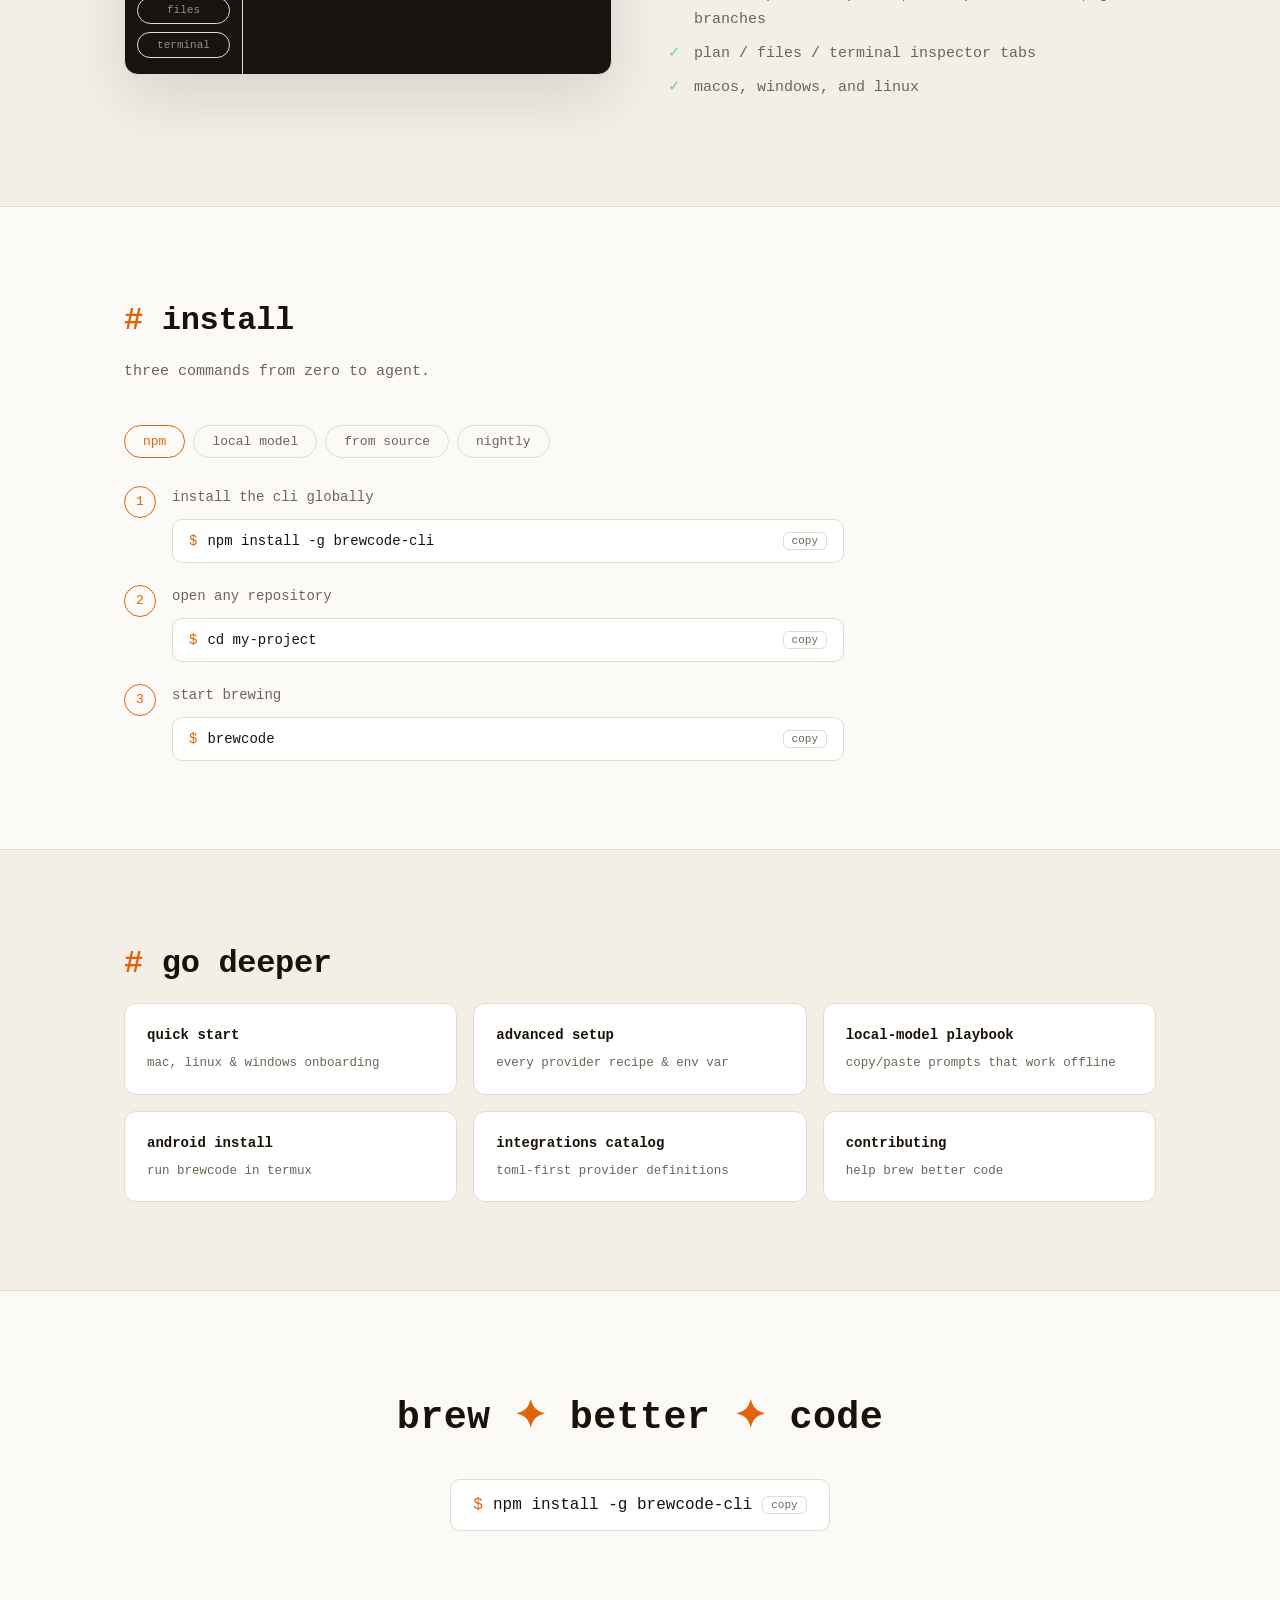
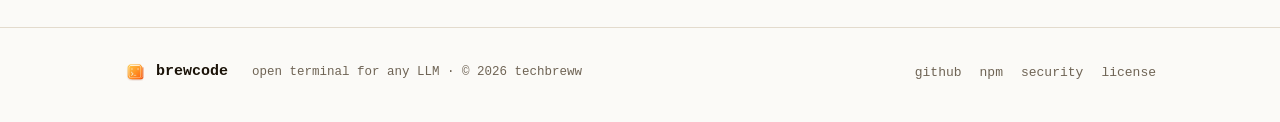
==== commit 5ac724ff: "Feature hicap and codex as primary providers Highlights hicap and codex as featured providers by mov" ====
--- a/index.html
+++ b/index.html
@@ -81,7 +81,8 @@
       <div class="container">
         <p class="strip-label">one terminal. every provider.</p>
         <ul class="strip-list">
-          <li>anthropic</li><li>openai</li><li>gemini</li><li>codex</li><li>aws bedrock</li>
+          <li class="featured">hicap</li><li class="featured">codex</li>
+          <li>anthropic</li><li>openai</li><li>gemini</li><li>aws bedrock</li>
           <li>google vertex</li><li>azure</li><li>github copilot</li><li>ollama</li>
           <li>lm studio</li><li>openrouter</li><li>together ai</li><li>litellm</li>
           <li>deepseek</li><li>kimi</li><li>qwen</li><li>grok</li><li>+200 more</li>
@@ -169,7 +170,7 @@
         <div class="provider-cols">
           <div class="provider-col">
             <h3>cloud</h3>
-            <p>anthropic (direct, bedrock, vertex, foundry), openai &amp; codex, azure openai, google gemini, github copilot, deepseek, kimi, qwen, grok, glm, and more.</p>
+            <p>hicap, openai &amp; codex (chatgpt oauth), anthropic (direct, bedrock, vertex, foundry), azure openai, google gemini, github copilot, deepseek, kimi, qwen, grok, glm, and more.</p>
           </div>
           <div class="provider-col">
             <h3>gateways</h3>
--- a/styles.css
+++ b/styles.css
@@ -278,7 +278,8 @@
   padding: 4px 14px;
   background: var(--bg);
 }
-.strip-list li:last-child { color: var(--accent); border-color: var(--accent); }
+.strip-list li:last-child,
+.strip-list li.featured { color: var(--accent); border-color: var(--accent); }
 
 /* ---------- sections ---------- */
 .section { padding: 88px 0; }
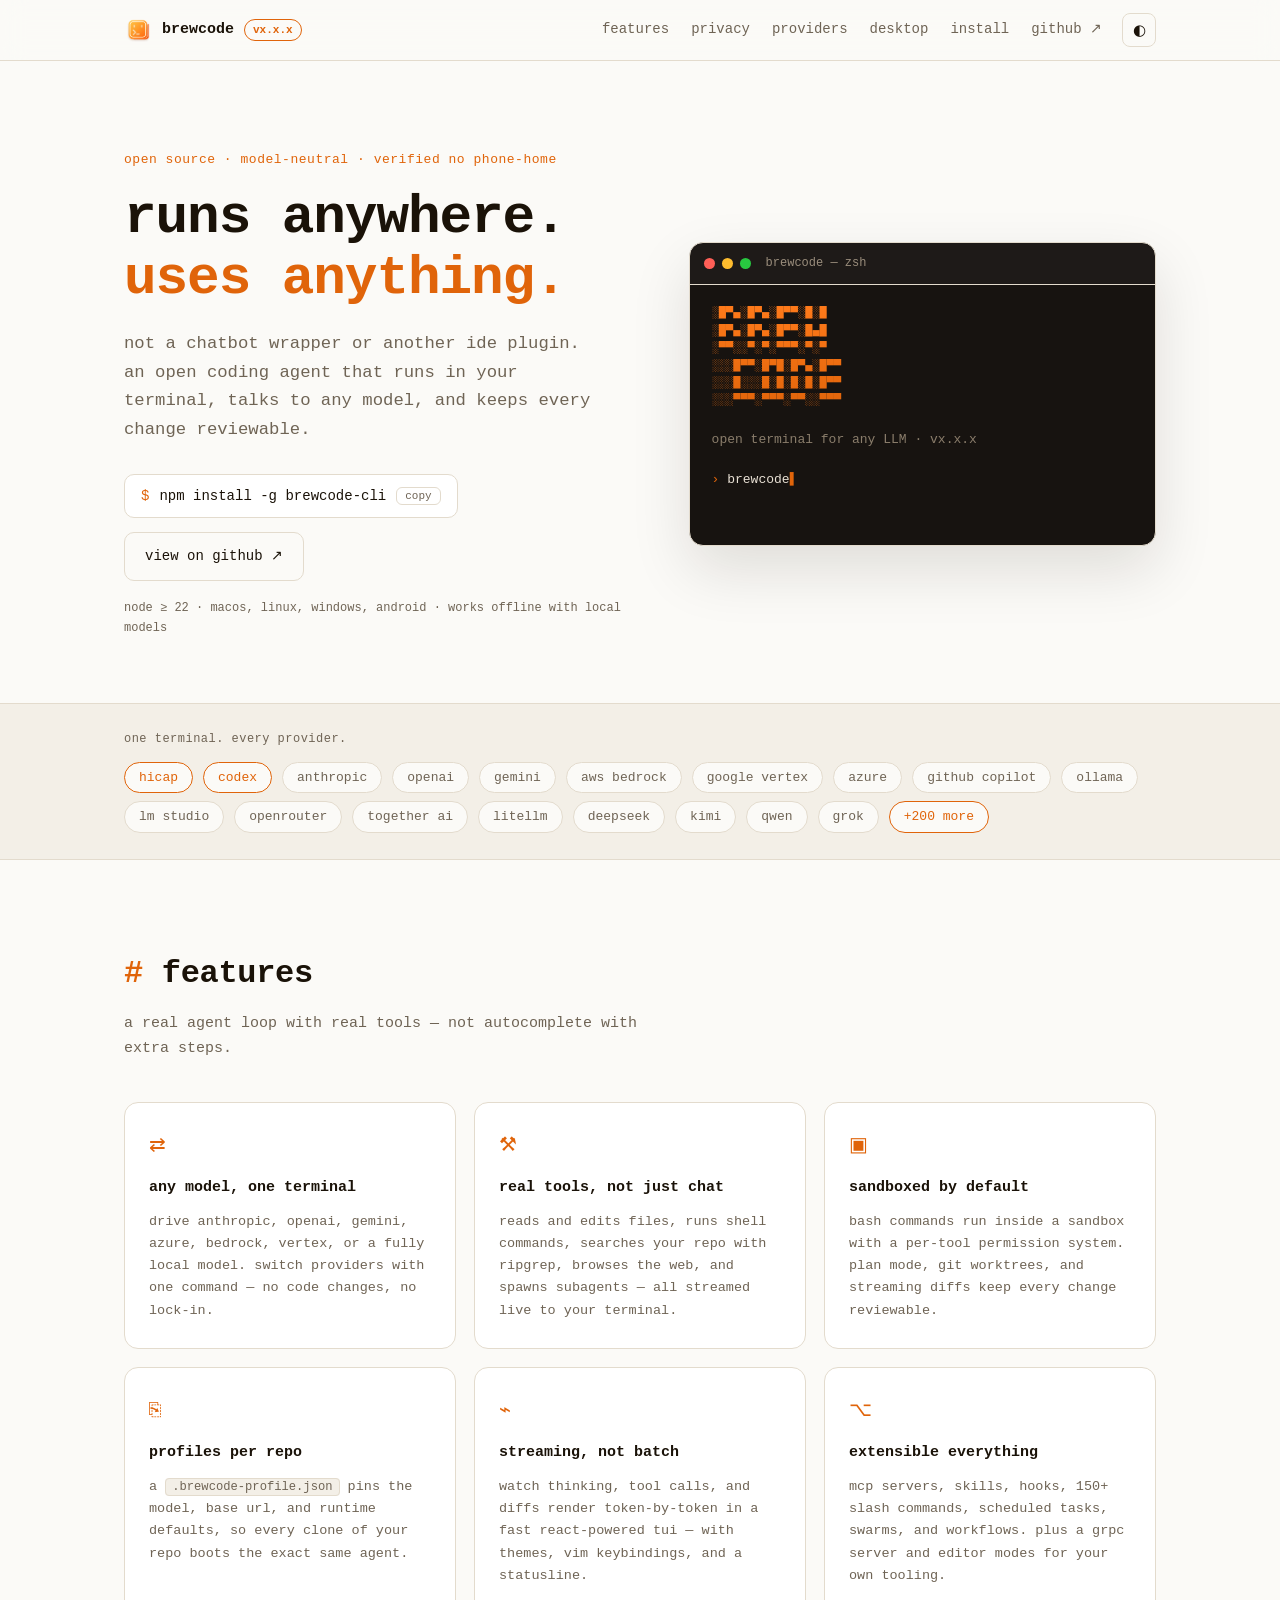
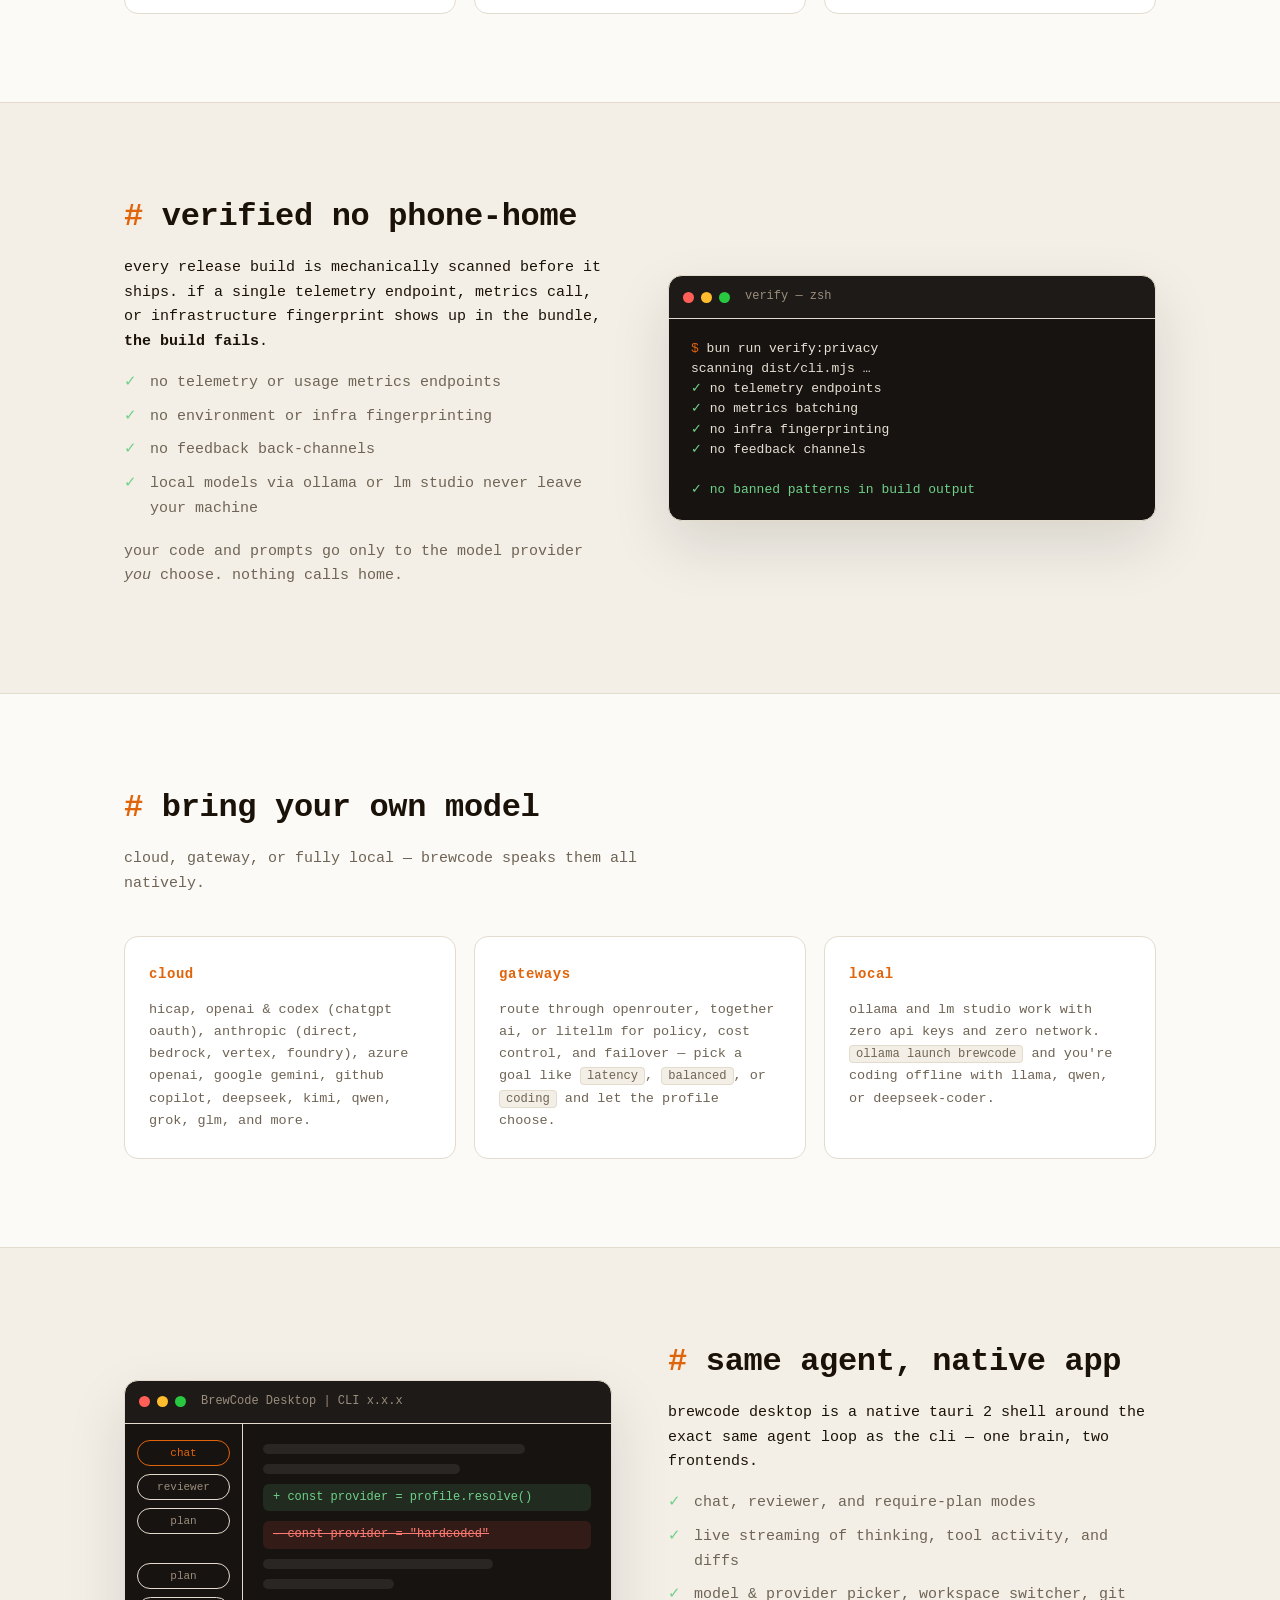
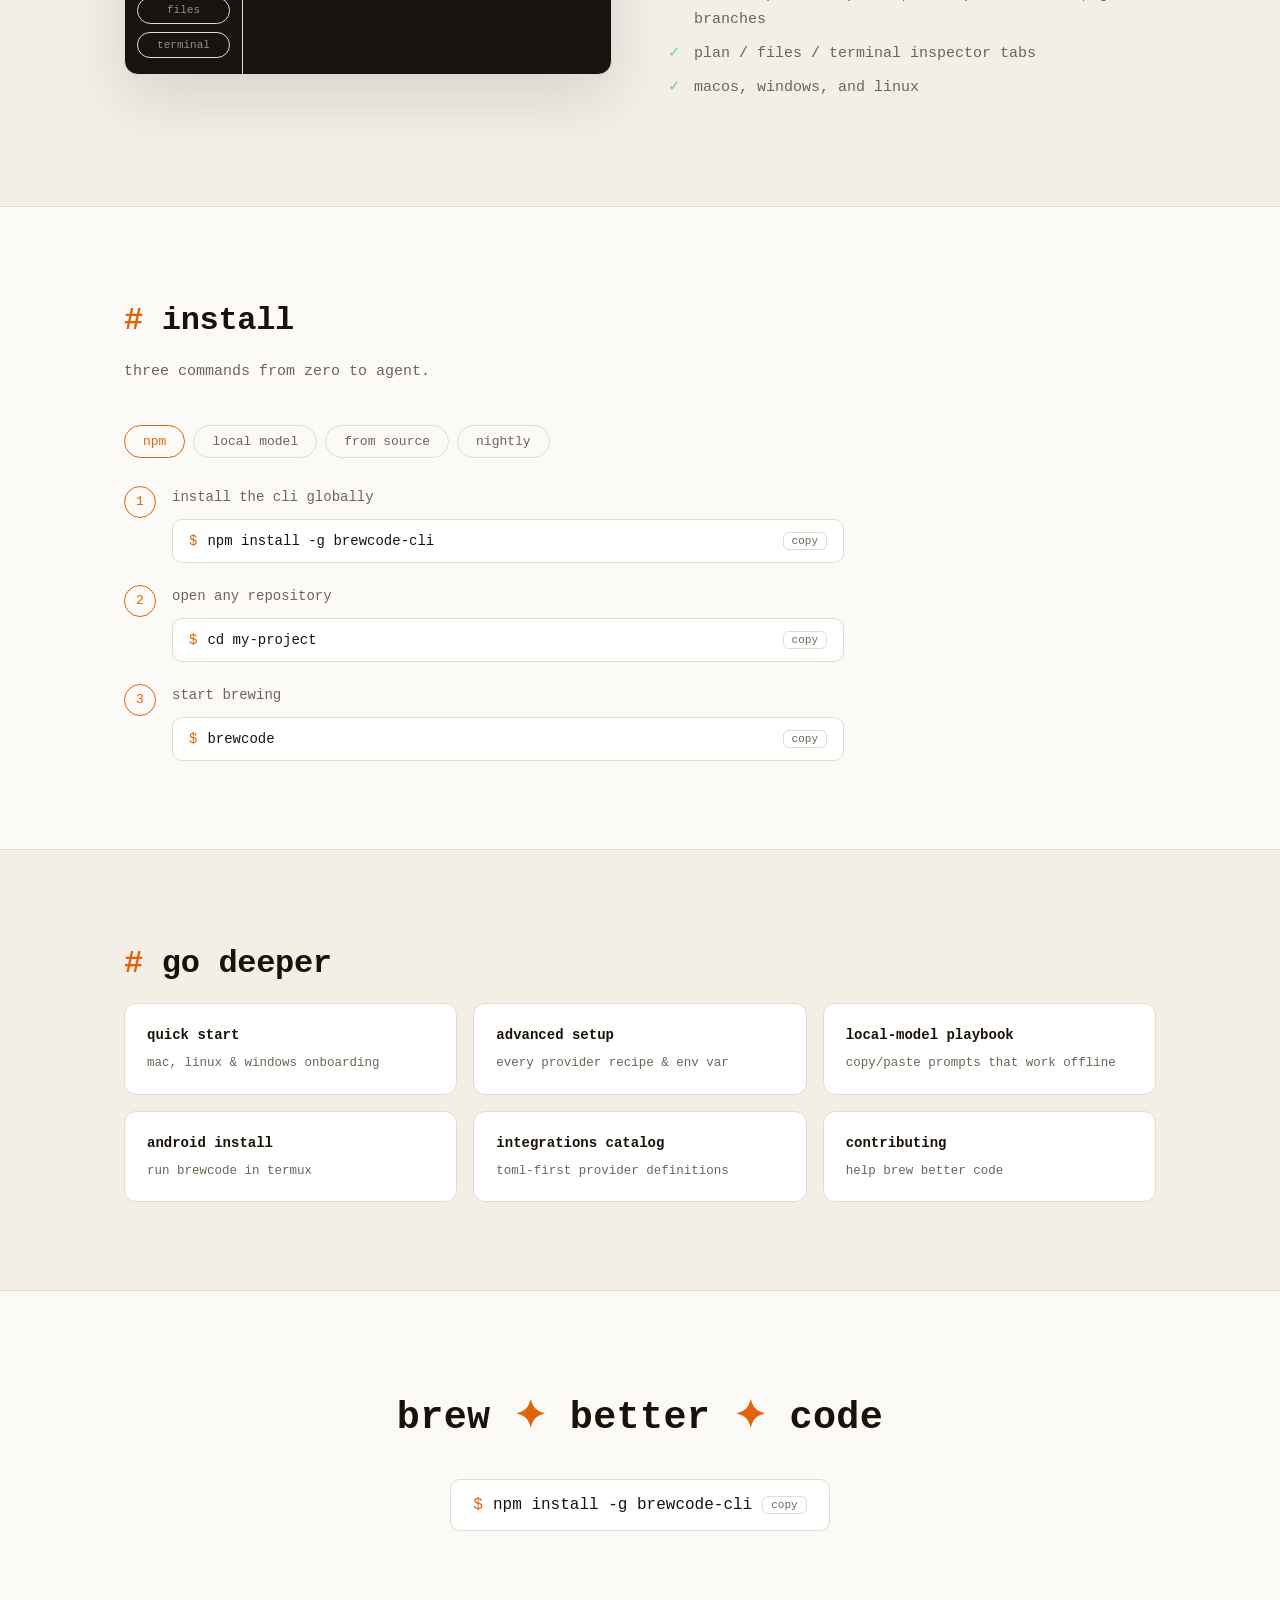
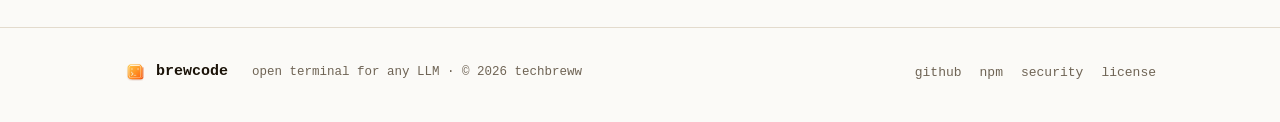
==== commit 750ad5fc: "Use obvious fallback version placeholders Replaced hardcoded `v2.5.0` fallback text in `index.html` " ====
--- a/index.html
+++ b/index.html
@@ -18,7 +18,7 @@
       <a class="brand" href="#top">
         <img src="assets/brewcode.png" alt="brewcode logo" width="28" height="28" />
         <span class="brand-name">brewcode</span>
-        <span class="badge">v2.5.0</span>
+        <span class="badge" data-version="v%v">vx.x.x</span>
       </a>
       <nav class="site-nav" id="site-nav">
         <a href="#features">features</a>
@@ -68,7 +68,7 @@
 ░░░█▀▀░█▀█░█▀▄░█▀▀
 ░░░█░░░█░█░█░█░█▀▀
 ░░░▀▀▀░▀▀▀░▀▀░░▀▀▀</span>
-<span class="t-dim">open terminal for any LLM · v2.5.0</span>
+<span class="t-dim">open terminal for any LLM · <span data-version="v%v">vx.x.x</span></span>
 
 <span class="t-prompt">›</span> <span id="typed"></span><span class="cursor">▌</span>
 </code></pre>
@@ -190,7 +190,7 @@
         <div class="app-mock" aria-hidden="true">
           <div class="app-mock-bar">
             <span class="dot red"></span><span class="dot yellow"></span><span class="dot green"></span>
-            <span class="terminal-title">BrewCode Desktop | CLI 2.5.0</span>
+            <span class="terminal-title">BrewCode Desktop | <span data-version="CLI %v">CLI x.x.x</span></span>
           </div>
           <div class="app-mock-body">
             <div class="app-mock-side">
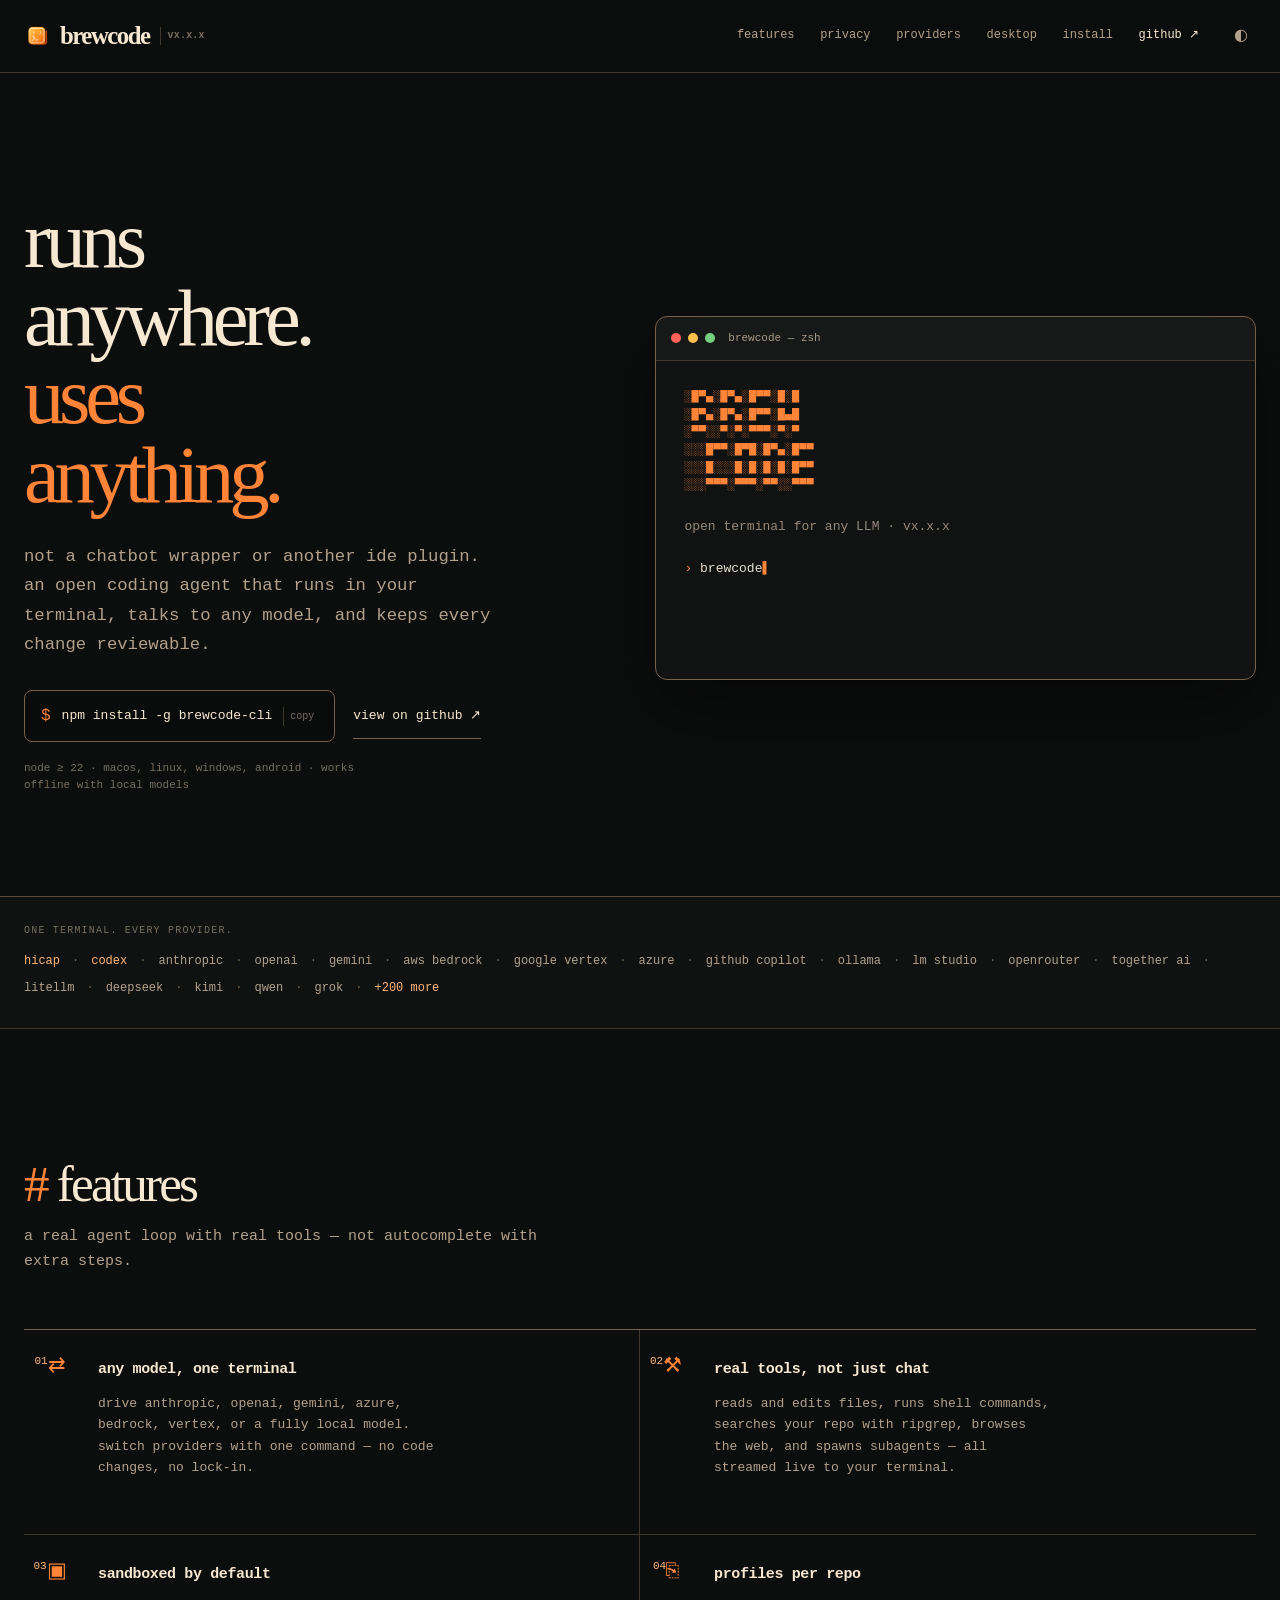
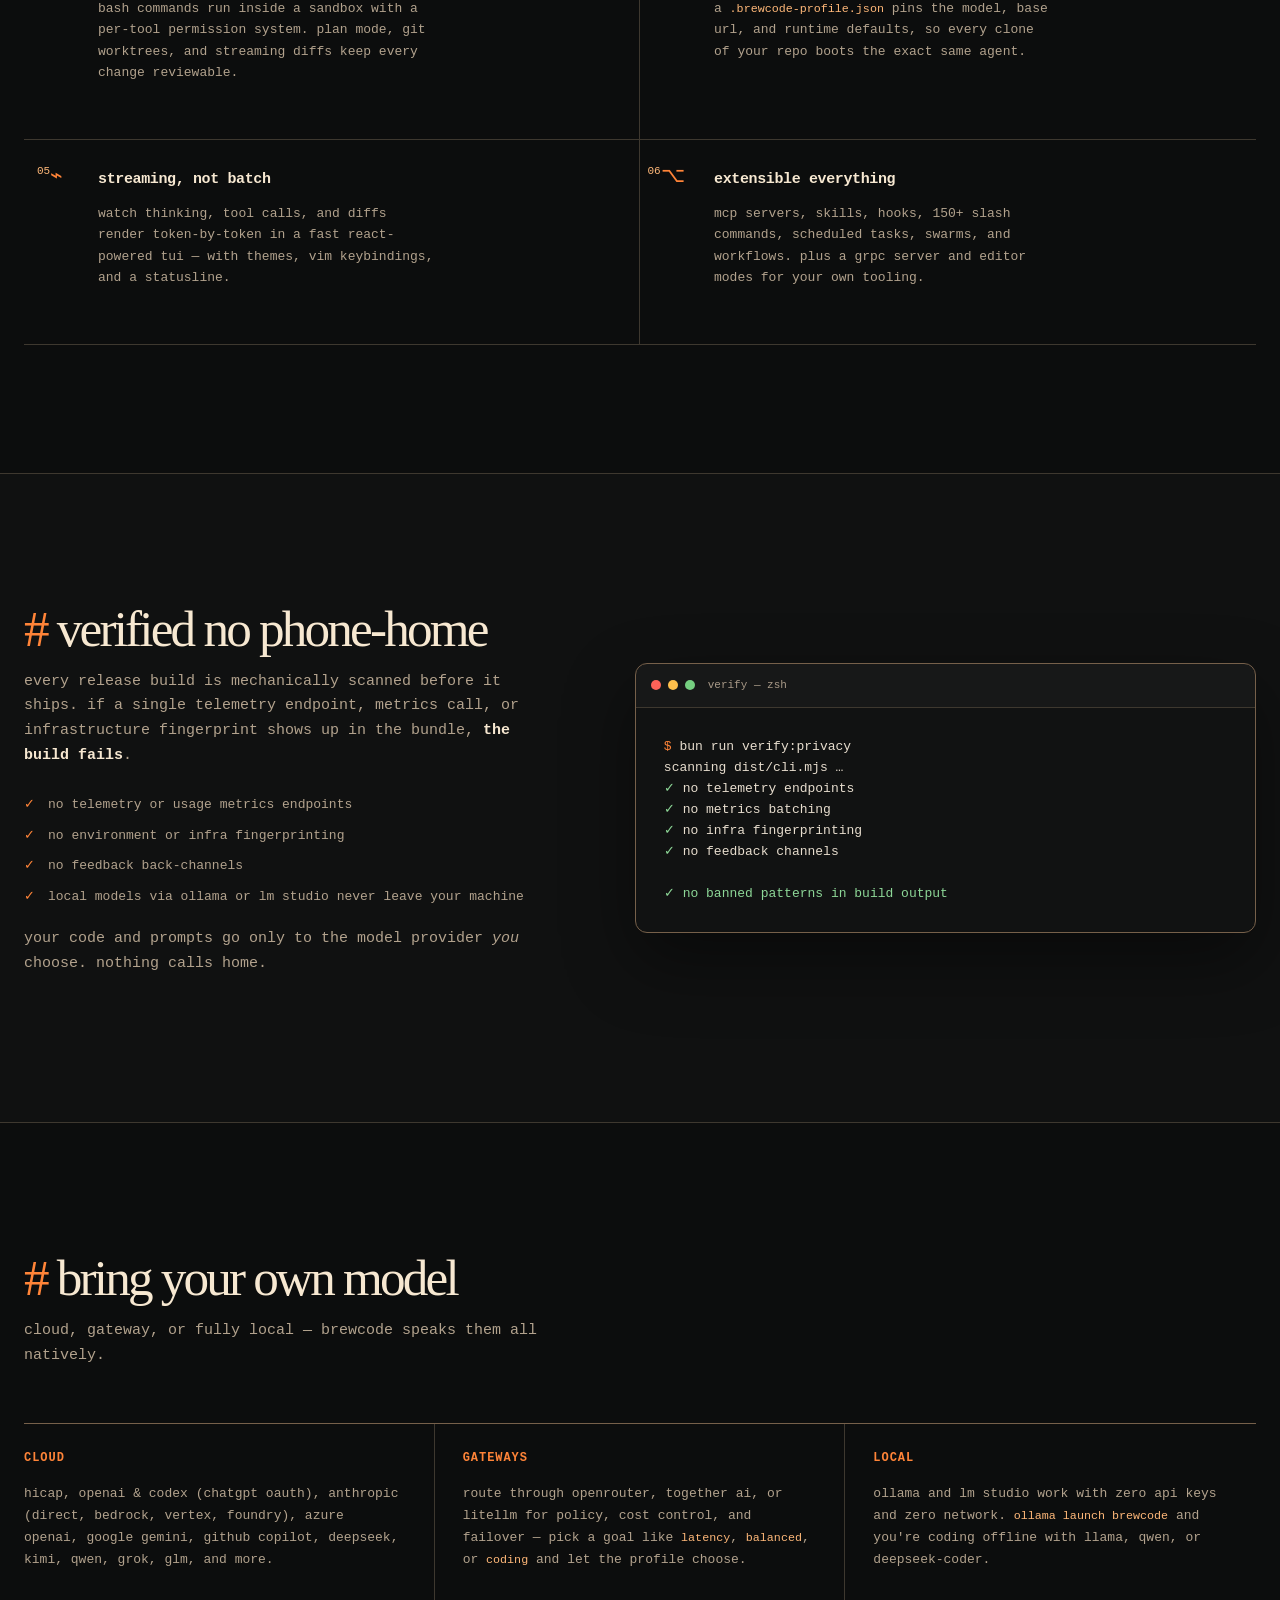
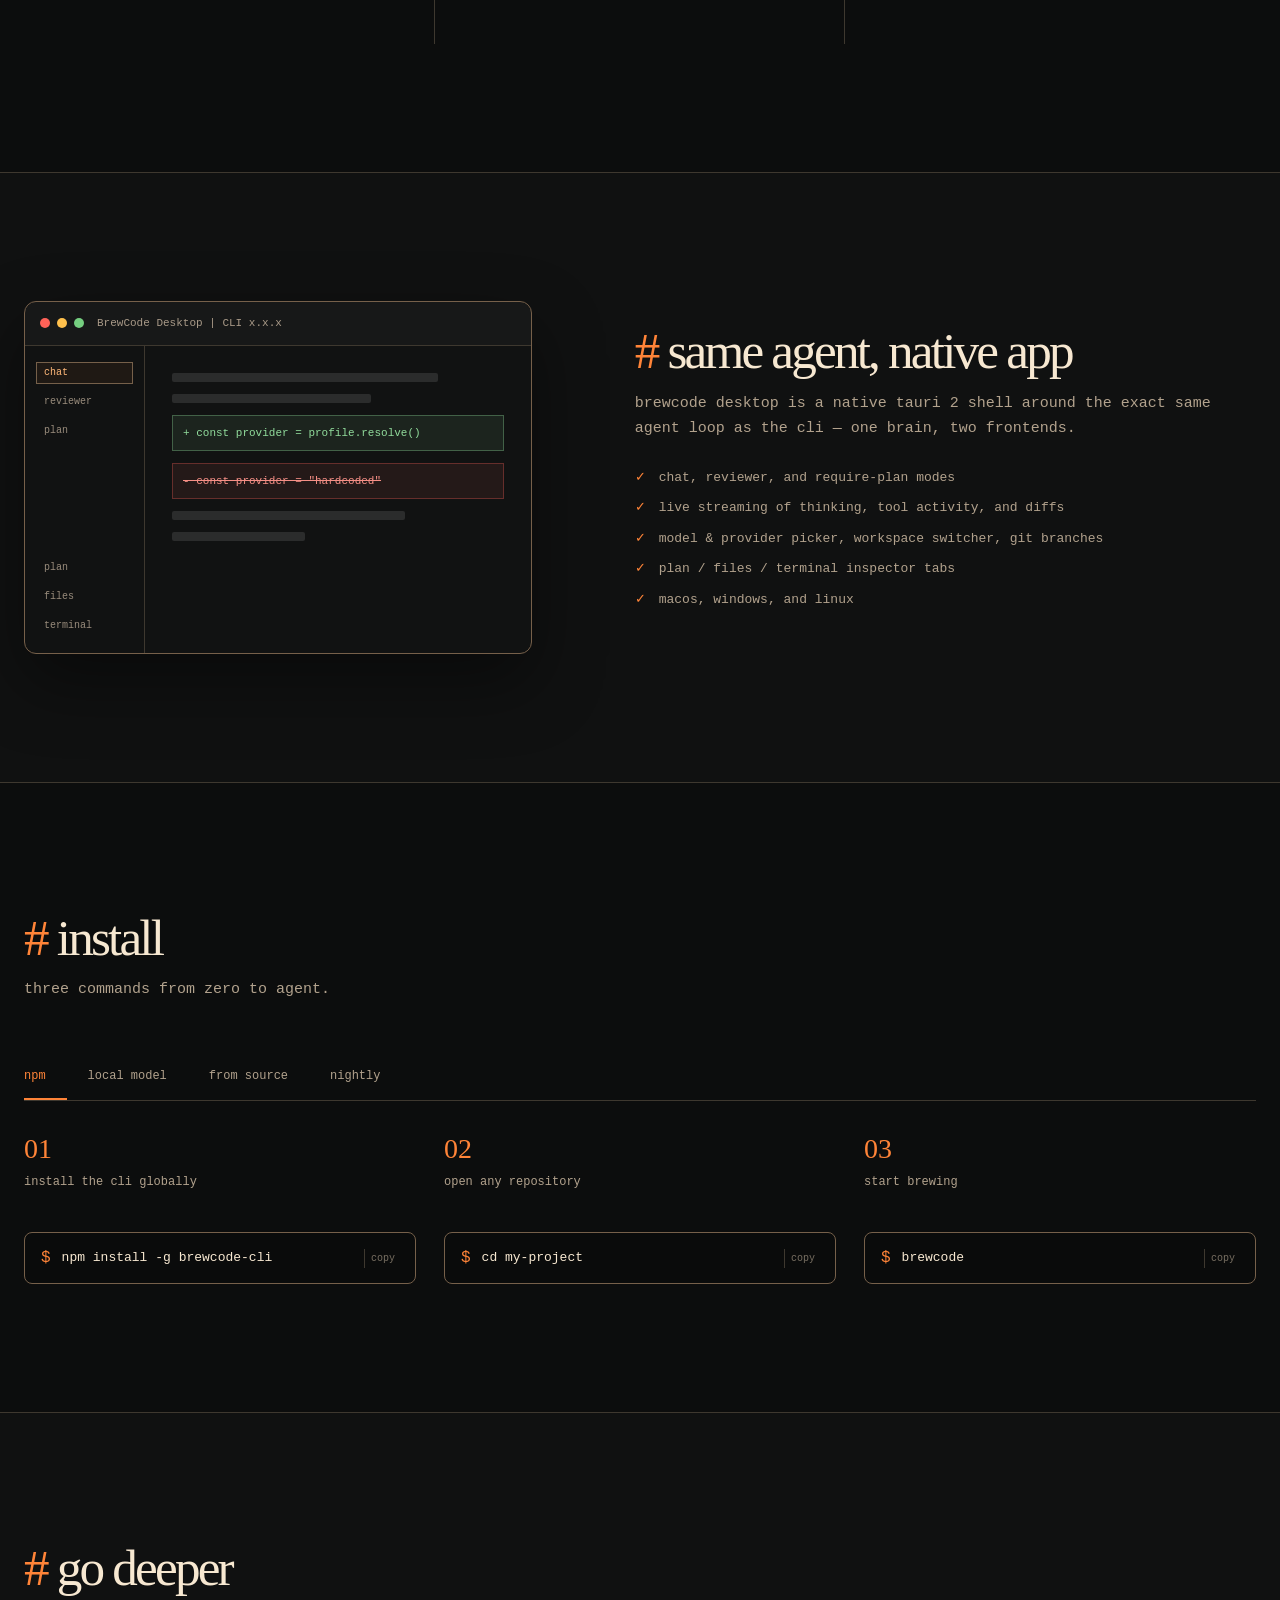
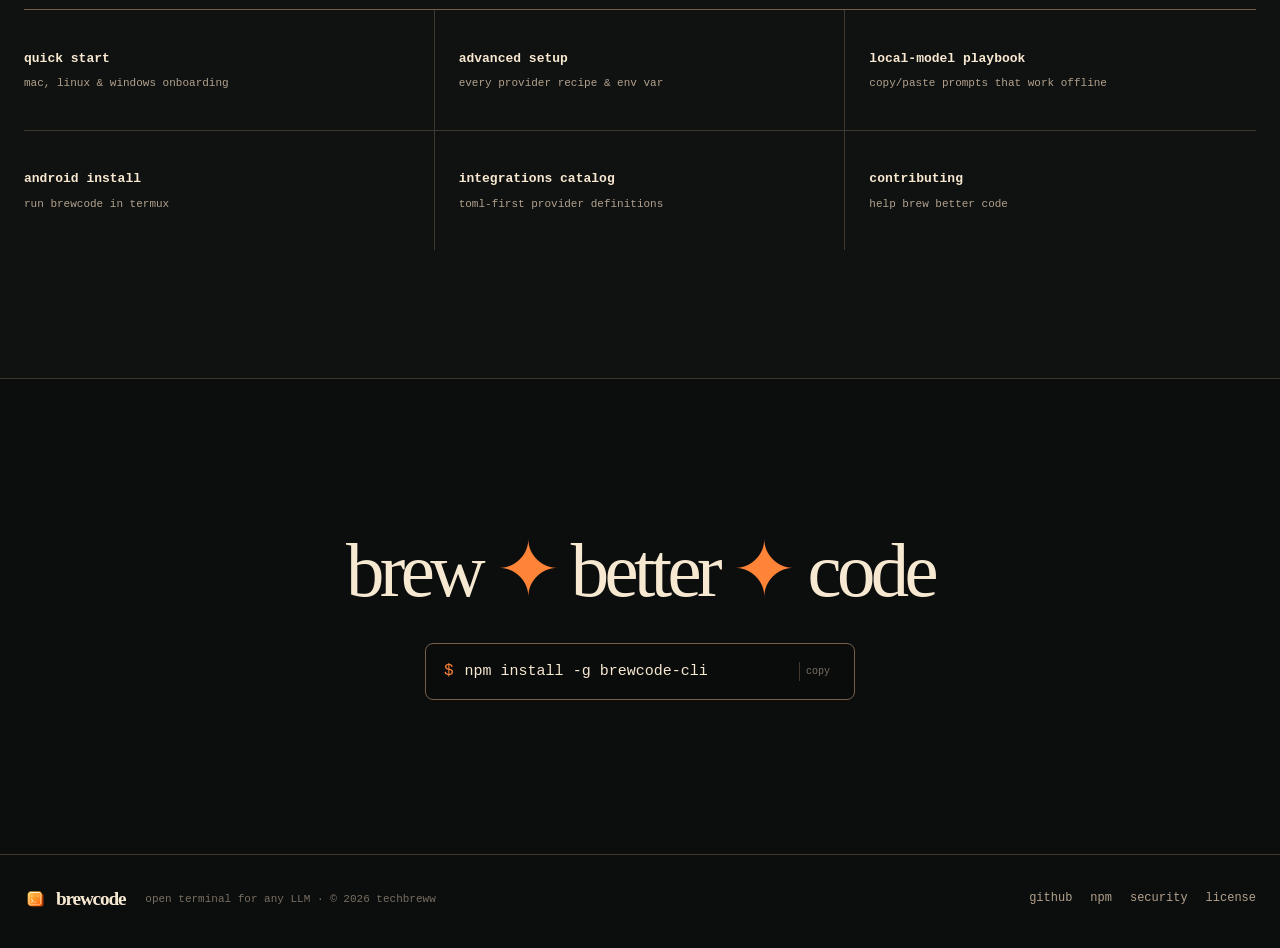
==== commit cef1f4d7: "Refine landing page theme and editorial layout" ====
--- a/index.html
+++ b/index.html
@@ -41,7 +41,6 @@
     <section class="hero">
       <div class="container hero-grid">
         <div class="hero-copy">
-          <p class="eyebrow">open source · model-neutral · verified no phone-home</p>
           <h1>runs anywhere.<br /><span class="accent">uses anything.</span></h1>
           <p class="lede">
             not a chatbot wrapper or another ide plugin. an open coding agent that runs in
--- a/styles.css
+++ b/styles.css
@@ -1,598 +1,274 @@
-/* brewcode — site styles
-   brand: lowercase, terminal-flavored, monospace, orange accent */
-
+/* brewcode — a quiet, terminal-native editorial system */
 :root {
-  --bg: #000000;
-  --bg-alt: #0c0a08;
-  --surface: #14100c;
-  --border: #2a2119;
-  --ink: #f3ede4;
-  --muted: #a89c8c;
-  --accent: #ff7a1a;
-  --accent-soft: #ffb15f;
-  --ok: #6fd18a;
-  --red: #ff5f57;
-  --yellow: #febc2e;
-  --green: #28c840;
-  --shadow: 0 24px 60px rgba(0, 0, 0, 0.55);
-  --mono: "SF Mono", "Fira Code", "Roboto Mono", ui-monospace, Menlo, Consolas, monospace;
+  --bg: #0c0d0d;
+  --bg-alt: #101111;
+  --surface: #151616;
+  --surface-raised: #191a19;
+  --border: #3e382f;
+  --border-strong: #76604a;
+  --ink: #f7e8d1;
+  --muted: #b2a28d;
+  --faint: #786f62;
+  --accent: #ff8438;
+  --accent-soft: #ffb879;
+  --ok: #8dd797;
+  --red: #ff6258;
+  --yellow: #ffc04c;
+  --green: #75cf80;
+  --shadow: 0 28px 70px rgba(0, 0, 0, .42);
+  --mono: "SF Mono", "Cascadia Code", "Fira Code", "Roboto Mono", ui-monospace, Menlo, Consolas, monospace;
+  --display: Iowan Old Style, "Palatino Linotype", Palatino, "Book Antiqua", Georgia, serif;
 }
 
 [data-theme="light"] {
-  --bg: #fbfaf7;
-  --bg-alt: #f3efe7;
-  --surface: #ffffff;
-  --border: #e3dbcd;
-  --ink: #1a1208;
-  --muted: #6f6455;
-  --accent: #e0640a;
-  --accent-soft: #ff7a1a;
-  --shadow: 0 24px 60px rgba(26, 18, 8, 0.12);
+  --bg: #f6f2ea;
+  --bg-alt: #eee8dd;
+  --surface: #fffdf8;
+  --surface-raised: #ffffff;
+  --border: #d7c9b7;
+  --border-strong: #a57a55;
+  --ink: #241d17;
+  --muted: #706252;
+  --faint: #968574;
+  --accent: #c95c18;
+  --accent-soft: #e97932;
+  --ok: #2b8144;
+  --shadow: 0 22px 55px rgba(73, 50, 30, .13);
 }
 
 * { box-sizing: border-box; margin: 0; padding: 0; }
-
 html { scroll-behavior: smooth; }
-
 body {
-  font-family: var(--mono);
+  min-width: 320px;
+  overflow-x: hidden;
   background: var(--bg);
   color: var(--ink);
-  line-height: 1.65;
+  font-family: var(--mono);
   font-size: 15px;
+  line-height: 1.66;
   -webkit-font-smoothing: antialiased;
-}
-
-.container { max-width: 1080px; margin: 0 auto; padding: 0 24px; }
-
-a { color: var(--accent); text-decoration: none; }
-a:hover { text-decoration: underline; }
-code {
-  background: var(--bg-alt);
-  border: 1px solid var(--border);
-  border-radius: 4px;
-  padding: 1px 6px;
-  font-size: 0.9em;
-}
-.accent { color: var(--accent); }
+  text-rendering: optimizeLegibility;
+}
+body::before {
+  position: fixed;
+  inset: 0;
+  z-index: -1;
+  pointer-events: none;
+  content: "";
+  opacity: .14;
+  background-image: repeating-radial-gradient(circle at 0 0, transparent 0, transparent 2px, rgba(255,255,255,.035) 3px, transparent 4px);
+  background-size: 5px 5px;
+}
+.container { width: min(100% - 48px, 1240px); margin-inline: auto; }
+a { color: inherit; text-decoration: none; }
+a:hover { color: var(--accent); }
+button, a { -webkit-tap-highlight-color: transparent; }
+button:focus-visible, a:focus-visible { outline: 2px solid var(--accent); outline-offset: 4px; }
+code { color: var(--accent-soft); font-family: inherit; font-size: .9em; }
+.accent, .hash { color: var(--accent); }
 .muted { color: var(--muted); }
 
-/* ---------- header ---------- */
+/* header */
 .site-header {
   position: sticky;
   top: 0;
   z-index: 50;
-  background: color-mix(in srgb, var(--bg) 82%, transparent);
-  backdrop-filter: blur(12px);
   border-bottom: 1px solid var(--border);
-}
-.header-inner {
-  display: flex;
-  align-items: center;
-  gap: 20px;
-  height: 60px;
-}
-.brand {
-  display: inline-flex;
-  align-items: center;
-  gap: 10px;
-  color: var(--ink);
-  font-weight: 700;
-}
-.brand:hover { text-decoration: none; }
-.brand img { border-radius: 6px; }
-.badge {
-  font-size: 11px;
-  color: var(--accent);
-  border: 1px solid var(--accent);
-  border-radius: 999px;
-  padding: 1px 8px;
-}
-.site-nav {
-  display: flex;
-  gap: 22px;
-  margin-left: auto;
-}
-.site-nav a { color: var(--muted); font-size: 14px; white-space: nowrap; }
-.site-nav a:hover { color: var(--ink); text-decoration: none; }
-.header-actions { display: flex; gap: 8px; }
-.icon-btn {
-  background: none;
-  border: 1px solid var(--border);
-  border-radius: 8px;
-  color: var(--ink);
-  font-family: var(--mono);
-  font-size: 15px;
-  width: 34px;
-  height: 34px;
-  cursor: pointer;
-}
-.icon-btn:hover { border-color: var(--accent); color: var(--accent); }
+  background: color-mix(in srgb, var(--bg) 89%, transparent);
+  backdrop-filter: blur(18px);
+}
+.header-inner { display: flex; align-items: center; gap: 26px; min-height: 72px; }
+.brand { display: inline-flex; align-items: center; gap: 10px; color: var(--ink); font-weight: 600; letter-spacing: -.03em; }
+.brand:hover { color: var(--ink); }
+.brand img { width: 26px; height: 26px; border-radius: 7px; }
+.brand-name { font-family: var(--display); font-size: 1.55rem; letter-spacing: -.06em; }
+.badge { padding: 1px 7px; border-left: 1px solid var(--border); color: var(--faint); font-size: 10px; letter-spacing: .02em; }
+.site-nav { display: flex; align-items: center; gap: clamp(16px, 2vw, 30px); margin-left: auto; }
+.site-nav a, .footer-nav a { color: var(--muted); font-size: 12px; white-space: nowrap; }
+.site-nav a:last-child { color: var(--ink); }
+.site-nav a:hover, .footer-nav a:hover { color: var(--accent); }
+.header-actions { display: flex; gap: 7px; }
+.icon-btn { display: grid; place-items: center; width: 31px; height: 31px; border: 0; background: transparent; color: var(--muted); font: inherit; font-size: 16px; cursor: pointer; }
+.icon-btn:hover { color: var(--accent); }
 .nav-toggle { display: none; }
 
-/* ---------- hero ---------- */
-.hero { padding: 88px 0 64px; }
-.hero-grid {
-  display: grid;
-  grid-template-columns: 1.05fr 0.95fr;
-  gap: 48px;
-  align-items: center;
-}
-.eyebrow {
-  color: var(--accent);
-  font-size: 13px;
-  letter-spacing: 0.04em;
-  margin-bottom: 18px;
-}
-h1 {
-  font-size: clamp(2.1rem, 5.2vw, 3.4rem);
-  line-height: 1.12;
-  letter-spacing: -0.02em;
-  margin-bottom: 20px;
-}
-.lede {
-  color: var(--muted);
-  font-size: clamp(0.95rem, 1.6vw, 1.08rem);
-  max-width: 46ch;
-  margin-bottom: 30px;
-}
-.hero-ctas {
-  display: flex;
-  flex-wrap: wrap;
-  gap: 14px;
-  align-items: center;
-  margin-bottom: 18px;
-}
-.hero-footnote { font-size: 12px; color: var(--muted); }
-
-.btn {
-  display: inline-flex;
-  align-items: center;
-  border-radius: 10px;
-  padding: 12px 20px;
-  font-family: var(--mono);
-  font-size: 14px;
-  cursor: pointer;
-}
-.btn-ghost {
-  border: 1px solid var(--border);
-  color: var(--ink);
-}
-.btn-ghost:hover { border-color: var(--accent); color: var(--accent); text-decoration: none; }
-
-/* command chip (copyable) */
-.cmd-chip {
-  display: inline-flex;
-  align-items: center;
-  gap: 10px;
-  background: var(--surface);
-  border: 1px solid var(--border);
-  border-radius: 10px;
-  color: var(--ink);
-  font-family: var(--mono);
-  font-size: 14px;
-  padding: 12px 16px;
-  cursor: pointer;
-  transition: border-color 0.15s ease;
-  text-align: left;
-}
-.cmd-chip:hover { border-color: var(--accent); }
-.cmd-chip .prompt { color: var(--accent); }
-.cmd-chip .copy-hint {
-  margin-left: auto;
-  font-size: 11px;
-  color: var(--muted);
-  border: 1px solid var(--border);
-  border-radius: 6px;
-  padding: 2px 8px;
-}
-.cmd-chip:hover .copy-hint { color: var(--accent); border-color: var(--accent); }
+/* hero */
+.hero { position: relative; padding: clamp(78px, 10vw, 142px) 0 clamp(68px, 8vw, 112px); }
+.hero::after { position: absolute; right: 0; bottom: 0; left: 0; height: 1px; background: var(--border-strong); content: ""; opacity: .75; }
+.hero-grid { display: grid; grid-template-columns: minmax(0, .96fr) minmax(420px, 1.04fr); gap: clamp(40px, 6vw, 100px); align-items: center; }
+h1 { max-width: 8.6ch; margin-bottom: 28px; font-family: var(--display); font-size: clamp(3.2rem, 6.3vw, 6rem); font-weight: 400; letter-spacing: -.065em; line-height: .97; }
+.lede { max-width: 45ch; margin-bottom: 31px; color: var(--muted); font-size: clamp(1rem, 1.35vw, 1.14rem); line-height: 1.7; }
+.hero-ctas { display: flex; flex-wrap: wrap; gap: 18px; align-items: center; margin-bottom: 18px; }
+.hero-footnote { max-width: 50ch; color: var(--faint); font-size: 11px; line-height: 1.55; }
+.btn { display: inline-flex; align-items: center; min-height: 46px; padding: 10px 0; font: inherit; font-size: 13px; cursor: pointer; }
+.btn-ghost { color: var(--ink); border-bottom: 1px solid var(--border-strong); }
+.btn-ghost:hover { color: var(--accent); border-color: var(--accent); }
+
+/* command controls */
+.cmd-chip { display: inline-flex; align-items: center; gap: 11px; min-height: 52px; padding: 11px 14px 11px 16px; border: 1px solid var(--border-strong); border-radius: 8px; background: rgba(0,0,0,.12); color: var(--ink); font: inherit; font-size: 13px; line-height: 1.3; text-align: left; cursor: pointer; transition: border-color .18s ease, background .18s ease, transform .18s ease; }
+.cmd-chip:hover { border-color: var(--accent); background: color-mix(in srgb, var(--accent) 7%, transparent); transform: translateY(-1px); }
+.cmd-chip .prompt { color: var(--accent); font-size: 16px; }
+.cmd-chip .copy-hint { margin-left: auto; padding: 3px 6px; border-left: 1px solid var(--border); color: var(--faint); font-size: 10px; }
+.cmd-chip:hover .copy-hint { color: var(--accent-soft); }
 .cmd-chip.block { display: flex; width: 100%; }
-.cmd-chip.big { font-size: 16px; padding: 16px 22px; }
-
-/* ---------- terminal ---------- */
-.terminal {
-  background: #0b0908;
-  border: 1px solid var(--border);
-  border-radius: 14px;
-  overflow: hidden;
-  box-shadow: var(--shadow);
-}
-[data-theme="light"] .terminal { background: #171310; }
-.terminal-bar {
-  display: flex;
-  align-items: center;
-  gap: 7px;
-  padding: 11px 14px;
-  border-bottom: 1px solid var(--border);
-  background: rgba(255, 255, 255, 0.03);
-}
-.dot { width: 11px; height: 11px; border-radius: 50%; display: inline-block; }
-.dot.red { background: var(--red); }
-.dot.yellow { background: var(--yellow); }
-.dot.green { background: var(--green); }
-.terminal-title {
-  margin-left: 8px;
-  font-size: 12px;
-  color: #9a8d7c;
-}
-.terminal-body code {
-  background: none;
-  border: none;
-  border-radius: 0;
-  padding: 0;
-  font-size: inherit;
-}
-.terminal-body {
-  padding: 20px 22px;
-  font-size: 13px;
-  line-height: 1.55;
-  color: #e8e0d4;
-  overflow-x: auto;
-  min-height: 260px;
-}
-.terminal.small .terminal-body { min-height: 0; }
-.t-logo {
-  display: block;
-  background: linear-gradient(180deg, var(--accent-soft), var(--accent));
-  -webkit-background-clip: text;
-  background-clip: text;
-  color: transparent;
-  font-size: 12px;
-  line-height: 1.45;
-  white-space: pre;
-}
-.t-dim { color: #8a7d6b; }
-.t-prompt { color: var(--accent); }
-.t-ok { color: var(--ok); }
-.cursor {
-  color: var(--accent);
-  animation: blink 1s steps(1) infinite;
-}
+.cmd-chip.big { min-width: min(100%, 430px); padding: 17px 18px; font-size: 15px; }
+
+/* terminal / product preview */
+.terminal, .app-mock { overflow: hidden; border: 1px solid var(--border-strong); border-radius: 12px; background: #111212; box-shadow: var(--shadow); }
+[data-theme="light"] .terminal, [data-theme="light"] .app-mock { background: #1b1917; }
+.terminal-bar, .app-mock-bar { display: flex; align-items: center; gap: 7px; min-height: 44px; padding: 0 15px; border-bottom: 1px solid var(--border); background: rgba(255,255,255,.025); }
+.dot { display: inline-block; width: 10px; height: 10px; border-radius: 50%; }
+.dot.red { background: var(--red); } .dot.yellow { background: var(--yellow); } .dot.green { background: var(--green); }
+.terminal-title { margin-left: 6px; color: #a99a88; font-size: 11px; }
+.terminal-body { min-height: 318px; padding: clamp(20px, 2.2vw, 30px); overflow-x: auto; color: #e7ddce; font-family: var(--mono); font-size: clamp(11px, 1.1vw, 13px); line-height: 1.62; }
+.terminal-body code { padding: 0; color: inherit; border: 0; background: transparent; font-size: inherit; }
+.terminal.small .terminal-body { min-height: auto; }
+.t-logo { display: block; color: var(--accent); font-size: .92em; line-height: 1.48; white-space: pre; }
+.t-dim { color: #968979; } .t-prompt { color: var(--accent); } .t-ok { color: var(--ok); }
+.cursor { color: var(--accent); animation: blink 1s steps(1) infinite; }
 @keyframes blink { 50% { opacity: 0; } }
 
-/* ---------- provider strip ---------- */
-.strip {
-  border-top: 1px solid var(--border);
-  border-bottom: 1px solid var(--border);
-  background: var(--bg-alt);
-  padding: 26px 0;
-}
-.strip-label {
-  font-size: 12px;
-  color: var(--muted);
-  margin-bottom: 12px;
-  letter-spacing: 0.04em;
-}
-.strip-list {
-  list-style: none;
-  display: flex;
-  flex-wrap: wrap;
-  gap: 8px 10px;
-}
-.strip-list li {
-  font-size: 13px;
-  color: var(--muted);
-  border: 1px solid var(--border);
-  border-radius: 999px;
-  padding: 4px 14px;
-  background: var(--bg);
-}
-.strip-list li:last-child,
-.strip-list li.featured { color: var(--accent); border-color: var(--accent); }
-
-/* ---------- sections ---------- */
-.section { padding: 88px 0; }
-.section-alt { background: var(--bg-alt); border-top: 1px solid var(--border); border-bottom: 1px solid var(--border); }
-.section-title {
-  font-size: clamp(1.5rem, 3vw, 2rem);
-  letter-spacing: -0.01em;
-  margin-bottom: 12px;
-}
-.hash { color: var(--accent); }
-.section-sub { color: var(--muted); margin-bottom: 40px; max-width: 60ch; }
-
-/* feature cards */
-.cards {
-  display: grid;
-  grid-template-columns: repeat(3, 1fr);
-  gap: 18px;
-}
-.card {
-  background: var(--surface);
-  border: 1px solid var(--border);
-  border-radius: 14px;
-  padding: 26px 24px;
-  transition: border-color 0.15s ease, transform 0.15s ease;
-}
-.card:hover { border-color: var(--accent); transform: translateY(-3px); }
-.card-icon {
-  color: var(--accent);
-  font-size: 20px;
-  margin-bottom: 14px;
-}
-.card h3 { font-size: 15px; margin-bottom: 10px; }
-.card p { font-size: 13.5px; color: var(--muted); }
-
-/* split layout */
-.split {
-  display: grid;
-  grid-template-columns: 1fr 1fr;
-  gap: 56px;
-  align-items: center;
-}
-.split p { margin-bottom: 16px; }
-.checklist {
-  list-style: none;
-  margin: 8px 0 18px;
-}
-.checklist li {
-  padding-left: 26px;
-  position: relative;
-  margin-bottom: 9px;
-  color: var(--muted);
-}
-.checklist li::before {
-  content: "✓";
-  color: var(--ok);
-  position: absolute;
-  left: 0;
-}
-
-/* provider cols */
-.provider-cols {
-  display: grid;
-  grid-template-columns: repeat(3, 1fr);
-  gap: 18px;
-}
-.provider-col {
-  border: 1px solid var(--border);
-  border-radius: 14px;
-  padding: 26px 24px;
-  background: var(--surface);
-}
-.provider-col h3 {
-  color: var(--accent);
-  font-size: 14px;
-  margin-bottom: 12px;
-  letter-spacing: 0.04em;
-}
-.provider-col p { font-size: 13.5px; color: var(--muted); }
-
-/* ---------- desktop app mock ---------- */
-.app-mock {
-  background: #0b0908;
-  border: 1px solid var(--border);
-  border-radius: 14px;
-  overflow: hidden;
-  box-shadow: var(--shadow);
-}
-[data-theme="light"] .app-mock { background: #171310; }
-.app-mock-bar {
-  display: flex;
-  align-items: center;
-  gap: 7px;
-  padding: 11px 14px;
-  border-bottom: 1px solid var(--border);
-  background: rgba(255, 255, 255, 0.03);
-}
-.app-mock-body {
-  display: flex;
-  min-height: 250px;
-}
-.app-mock-side {
-  width: 118px;
-  border-right: 1px solid var(--border);
-  padding: 16px 12px;
-  display: flex;
-  flex-direction: column;
-  gap: 8px;
-}
+/* provider rail */
+.strip { padding: 26px 0 29px; border-bottom: 1px solid var(--border); background: var(--bg-alt); }
+.strip-label { margin-bottom: 13px; color: var(--faint); font-size: 10px; letter-spacing: .12em; text-transform: uppercase; }
+.strip-list { display: flex; flex-wrap: wrap; gap: 7px 0; list-style: none; }
+.strip-list li { color: var(--muted); font-size: 12px; white-space: nowrap; }
+.strip-list li:not(:last-child)::after { margin: 0 12px; color: var(--border-strong); content: "·"; }
+.strip-list li.featured, .strip-list li:last-child { color: var(--accent-soft); }
+
+/* section system */
+.section { padding: clamp(76px, 10vw, 136px) 0; }
+.section-alt { border-block: 1px solid var(--border); background: var(--bg-alt); }
+.section-title { margin-bottom: 14px; font-family: var(--display); font-size: clamp(2.15rem, 4vw, 3.55rem); font-weight: 400; letter-spacing: -.055em; line-height: 1.05; }
+.section-sub { max-width: 61ch; margin-bottom: 54px; color: var(--muted); font-size: 15px; }
+
+/* features */
+.cards { display: grid; grid-template-columns: repeat(2, minmax(0, 1fr)); border-top: 1px solid var(--border-strong); }
+.card { position: relative; min-height: 205px; padding: 28px 34px 29px 74px; border-right: 1px solid var(--border); border-bottom: 1px solid var(--border); transition: background .18s ease; }
+.card:nth-child(2n) { border-right: 0; }
+.card:hover { background: color-mix(in srgb, var(--accent) 4%, transparent); }
+.card-icon { position: absolute; top: 26px; left: 0; width: 52px; color: var(--accent); font-size: 21px; line-height: 1; text-align: center; }
+.card-icon::before { color: var(--accent-soft); font-size: 11px; vertical-align: top; content: "0" counter(feature); }
+.cards { counter-reset: feature; }
+.card { counter-increment: feature; }
+.card h3 { margin-bottom: 10px; font-size: 15px; font-weight: 600; letter-spacing: -.025em; }
+.card p { max-width: 43ch; color: var(--muted); font-size: 13px; line-height: 1.65; }
+
+/* two-column editorial sections */
+.split { display: grid; grid-template-columns: minmax(0, .9fr) minmax(370px, 1.1fr); gap: clamp(46px, 8vw, 132px); align-items: center; }
+.split p { margin-bottom: 17px; color: var(--muted); }
+.split strong { color: var(--ink); }
+.checklist { display: grid; gap: 9px; margin: 25px 0 20px; list-style: none; }
+.checklist li { position: relative; padding-left: 24px; color: var(--muted); font-size: 13px; }
+.checklist li::before { position: absolute; left: 0; color: var(--accent); content: "✓"; }
+
+/* providers */
+.provider-cols { display: grid; grid-template-columns: repeat(3, minmax(0, 1fr)); border-top: 1px solid var(--border-strong); }
+.provider-col { min-height: 220px; padding: 25px 28px 25px 0; border-right: 1px solid var(--border); }
+.provider-col + .provider-col { padding-left: 28px; }
+.provider-col:last-child { border-right: 0; }
+.provider-col h3 { margin-bottom: 14px; color: var(--accent); font-size: 12px; font-weight: 600; letter-spacing: .08em; text-transform: uppercase; }
+.provider-col p { color: var(--muted); font-size: 13px; line-height: 1.7; }
+
+/* desktop */
+.app-mock { border-color: var(--border-strong); }
+.app-mock-body { display: flex; min-height: 307px; }
+.app-mock-side { display: flex; flex-direction: column; gap: 7px; width: 120px; padding: 16px 11px; border-right: 1px solid var(--border); }
 .app-mock-side-gap { flex: 1; }
-.pill {
-  font-size: 11px;
-  color: #9a8d7c;
-  border: 1px solid var(--border);
-  border-radius: 999px;
-  padding: 3px 10px;
-  text-align: center;
-}
-.pill.active { color: var(--accent); border-color: var(--accent); }
-.app-mock-main {
-  flex: 1;
-  padding: 20px;
-  display: flex;
-  flex-direction: column;
-  gap: 10px;
-}
-.mock-line {
-  height: 10px;
-  border-radius: 5px;
-  background: rgba(255, 255, 255, 0.08);
-}
-.mock-line.w80 { width: 80%; }
-.mock-line.w70 { width: 70%; }
-.mock-line.w60 { width: 60%; }
-.mock-line.w40 { width: 40%; }
-.mock-diff {
-  font-size: 12px;
-  border-radius: 6px;
-  padding: 4px 10px;
-}
-.mock-diff.add { background: rgba(111, 209, 138, 0.12); color: #6fd18a; }
-.mock-diff.del { background: rgba(255, 95, 87, 0.12); color: #ff7a72; text-decoration: line-through; }
-
-/* ---------- install tabs ---------- */
-.tabs {
-  display: flex;
-  flex-wrap: wrap;
-  gap: 8px;
-  margin-bottom: 28px;
-}
-.tab {
-  font-family: var(--mono);
-  font-size: 13px;
-  background: none;
-  border: 1px solid var(--border);
-  border-radius: 999px;
-  color: var(--muted);
-  padding: 8px 18px;
-  cursor: pointer;
-}
+.pill { padding: 4px 7px; color: #998c7c; border: 1px solid transparent; font-size: 10px; line-height: 1.2; text-align: left; }
+.pill.active { color: var(--accent-soft); border-color: var(--border-strong); background: rgba(255, 132, 56, .06); }
+.app-mock-main { display: flex; flex: 1; flex-direction: column; gap: 12px; padding: 27px; }
+.mock-line { height: 9px; border-radius: 2px; background: rgba(255,255,255,.11); }
+.mock-line.w80 { width: 80%; } .mock-line.w70 { width: 70%; } .mock-line.w60 { width: 60%; } .mock-line.w40 { width: 40%; }
+.mock-diff { padding: 8px 10px; border: 1px solid; font-size: 11px; }
+.mock-diff.add { border-color: rgba(141,215,151,.34); background: rgba(141,215,151,.09); color: #91dc9c; }
+.mock-diff.del { border-color: rgba(255,98,88,.3); background: rgba(255,98,88,.08); color: #f68f86; text-decoration: line-through; }
+
+/* install */
+.tabs { display: flex; gap: 0; margin-bottom: 34px; border-bottom: 1px solid var(--border); }
+.tab { padding: 10px 21px 11px; border: 0; border-bottom: 2px solid transparent; background: transparent; color: var(--muted); font: inherit; font-size: 12px; cursor: pointer; }
+.tab:first-child { padding-left: 0; }
 .tab:hover { color: var(--ink); }
-.tab.active {
-  color: var(--accent);
-  border-color: var(--accent);
-}
-.tab-panel { display: none; }
-.tab-panel.active { display: block; }
-
-.steps {
-  list-style: none;
-  counter-reset: step;
-  max-width: 720px;
-  display: flex;
-  flex-direction: column;
-  gap: 22px;
-}
-.steps li {
-  counter-increment: step;
-  position: relative;
-  padding-left: 48px;
-}
-.steps li::before {
-  content: counter(step);
-  position: absolute;
-  left: 0;
-  top: 0;
-  width: 30px;
-  height: 30px;
-  border: 1px solid var(--accent);
-  border-radius: 50%;
-  color: var(--accent);
-  display: flex;
-  align-items: center;
-  justify-content: center;
-  font-size: 13px;
-}
-.steps li > p { margin-bottom: 10px; color: var(--muted); font-size: 14px; }
-
-/* ---------- docs ---------- */
-.doc-links {
-  display: grid;
-  grid-template-columns: repeat(3, 1fr);
-  gap: 16px;
-}
-.doc-link {
-  display: flex;
-  flex-direction: column;
-  gap: 6px;
-  border: 1px solid var(--border);
-  border-radius: 12px;
-  padding: 20px 22px;
-  background: var(--surface);
-  color: var(--ink);
-  transition: border-color 0.15s ease;
-}
-.doc-link:hover { border-color: var(--accent); text-decoration: none; }
-.doc-link strong { font-size: 14px; }
-.doc-link span { font-size: 12.5px; color: var(--muted); }
-
-/* ---------- cta ---------- */
-.cta { padding: 96px 0; }
-.center { text-align: center; }
-.cta h2 {
-  font-size: clamp(1.6rem, 4vw, 2.4rem);
-  margin-bottom: 28px;
-  letter-spacing: 0.01em;
-}
-
-/* ---------- footer ---------- */
-.site-footer {
-  border-top: 1px solid var(--border);
-  padding: 32px 0;
-}
-.footer-inner {
-  display: flex;
-  align-items: center;
-  gap: 24px;
-  flex-wrap: wrap;
-}
-.footer-inner .muted { font-size: 12.5px; }
-.footer-nav {
-  margin-left: auto;
-  display: flex;
-  gap: 18px;
-}
-.footer-nav a { font-size: 13px; color: var(--muted); }
-.footer-nav a:hover { color: var(--accent); }
-
-/* ---------- toast ---------- */
-.toast {
-  position: fixed;
-  bottom: 28px;
-  left: 50%;
-  transform: translate(-50%, 20px);
-  background: var(--surface);
-  border: 1px solid var(--accent);
-  color: var(--ink);
-  border-radius: 10px;
-  padding: 10px 20px;
-  font-size: 13px;
-  opacity: 0;
-  pointer-events: none;
-  transition: opacity 0.2s ease, transform 0.2s ease;
-  z-index: 100;
-}
+.tab.active { border-color: var(--accent); color: var(--accent); }
+.tab-panel { display: none; } .tab-panel.active { display: block; }
+.steps { display: grid; grid-template-columns: repeat(3, minmax(0, 1fr)); gap: 28px; list-style: none; counter-reset: step; }
+.steps li { position: relative; min-width: 0; padding-top: 38px; counter-increment: step; }
+.steps li::before { position: absolute; top: 0; left: 0; color: var(--accent); font-family: var(--display); font-size: 28px; line-height: 1; content: "0" counter(step); }
+.steps li > p { min-height: 47px; margin-bottom: 12px; color: var(--muted); font-size: 12px; line-height: 1.5; }
+
+/* docs and close */
+.doc-links { display: grid; grid-template-columns: repeat(3, minmax(0, 1fr)); border-top: 1px solid var(--border-strong); }
+.doc-link { display: flex; min-height: 120px; flex-direction: column; justify-content: center; gap: 7px; padding: 20px 24px 20px 0; border-right: 1px solid var(--border); color: var(--ink); }
+.doc-link:nth-child(3n + 2), .doc-link:nth-child(3n) { padding-left: 24px; }
+.doc-link:nth-child(3n) { border-right: 0; }
+.doc-link:nth-child(n + 4) { border-top: 1px solid var(--border); }
+.doc-link:hover strong { color: var(--accent); }
+.doc-link strong { font-size: 13px; font-weight: 600; }
+.doc-link span { color: var(--muted); font-size: 11px; line-height: 1.45; }
+.cta { padding: clamp(90px, 12vw, 160px) 0; }
+.center { display: flex; flex-direction: column; align-items: center; text-align: center; }
+.cta h2 { margin-bottom: 34px; font-family: var(--display); font-size: clamp(2.7rem, 6vw, 5.4rem); font-weight: 400; letter-spacing: -.06em; line-height: 1; }
+
+/* footer and feedback */
+.site-footer { padding: 28px 0 33px; border-top: 1px solid var(--border); }
+.footer-inner { display: flex; align-items: center; gap: 20px; }
+.footer-inner .brand img { width: 22px; height: 22px; }
+.footer-inner .brand-name { font-size: 1.2rem; }
+.footer-inner .muted { color: var(--faint); font-size: 11px; }
+.footer-nav { display: flex; gap: 18px; margin-left: auto; }
+.toast { position: fixed; bottom: 24px; left: 50%; z-index: 100; padding: 10px 16px; border: 1px solid var(--accent); background: var(--surface-raised); color: var(--ink); font-size: 12px; opacity: 0; pointer-events: none; transform: translate(-50%, 16px); transition: opacity .2s ease, transform .2s ease; }
 .toast.show { opacity: 1; transform: translate(-50%, 0); }
 
-/* ---------- responsive ---------- */
-@media (max-width: 920px) {
-  .hero-grid { grid-template-columns: 1fr; gap: 40px; }
-  .cards, .provider-cols, .doc-links { grid-template-columns: repeat(2, 1fr); }
-  .split { grid-template-columns: 1fr; gap: 36px; }
+@media (max-width: 900px) {
+  .hero-grid, .split { grid-template-columns: 1fr; }
+  .hero-grid { gap: 54px; }
+  .split { gap: 46px; }
   .split.reverse .app-mock { order: 2; }
-}
-
-@media (max-width: 840px) {
-  .site-nav {
-    display: none;
-    position: absolute;
-    top: 60px;
-    left: 0;
-    right: 0;
-    flex-direction: column;
-    gap: 0;
-    background: var(--bg);
-    border-bottom: 1px solid var(--border);
-    padding: 8px 0;
-  }
+  .steps { grid-template-columns: 1fr; gap: 24px; max-width: 670px; }
+  .steps li > p { min-height: 0; }
+}
+
+@media (max-width: 800px) {
+  .site-nav { position: absolute; top: 72px; right: 0; left: 0; display: none; flex-direction: column; align-items: stretch; gap: 0; padding: 10px 24px 15px; border-bottom: 1px solid var(--border); background: var(--bg); }
   .site-nav.open { display: flex; }
-  .site-nav a { padding: 12px 24px; }
-  .nav-toggle { display: block; }
+  .site-nav a { padding: 10px 0; }
+  .nav-toggle { display: grid; }
   .header-actions { margin-left: auto; }
-}
-
-@media (max-width: 640px) {
-  .hero { padding: 56px 0 44px; }
-  .section { padding: 60px 0; }
-  .cards, .provider-cols, .doc-links { grid-template-columns: 1fr; }
-  .steps li { padding-left: 42px; }
-  .cmd-chip {
-    font-size: 12.5px;
-    padding: 11px 13px;
-    flex-wrap: wrap;
-    overflow-wrap: anywhere;
-    min-width: 0;
-    max-width: 100%;
-  }
-  .cmd-chip.big { font-size: 13px; }
-  .footer-inner { flex-direction: column; align-items: flex-start; gap: 12px; }
-  .footer-nav { margin-left: 0; }
+  .provider-cols { grid-template-columns: 1fr; }
+  .provider-col, .provider-col + .provider-col { min-height: auto; padding: 25px 0; border-right: 0; border-bottom: 1px solid var(--border); }
+  .provider-col:last-child { border-bottom: 0; }
+  .doc-links { grid-template-columns: repeat(2, minmax(0, 1fr)); }
+  .doc-link:nth-child(3n + 2), .doc-link:nth-child(3n) { padding-left: 24px; }
+  .doc-link:nth-child(2n) { padding-left: 24px; border-right: 0; }
+  .doc-link:nth-child(n + 3) { border-top: 1px solid var(--border); }
+}
+
+@media (max-width: 620px) {
+  .container { width: min(100% - 34px, 1240px); }
+  .header-inner { gap: 14px; min-height: 64px; }
+  .brand img { width: 23px; height: 23px; }
+  .brand-name { font-size: 1.32rem; }
+  .badge { display: none; }
+  .site-nav { top: 64px; padding-inline: 17px; }
+  .hero { padding-top: 70px; }
+  h1 { font-size: clamp(3.08rem, 15vw, 4.3rem); }
+  .hero-ctas { align-items: flex-start; flex-direction: column; }
+  .cmd-chip { max-width: 100%; overflow-wrap: anywhere; }
+  .terminal-body { min-height: 286px; }
+  .cards { grid-template-columns: 1fr; }
+  .card, .card:nth-child(2n) { min-height: auto; padding: 25px 20px 27px 62px; border-right: 0; }
+  .card-icon { width: 45px; }
+  .tabs { overflow-x: auto; }
+  .tab { padding-inline: 14px; white-space: nowrap; }
+  .doc-links { grid-template-columns: 1fr; }
+  .doc-link, .doc-link:nth-child(3n + 2), .doc-link:nth-child(3n), .doc-link:nth-child(2n) { min-height: auto; padding: 20px 0; border-right: 0; }
+  .doc-link + .doc-link { border-top: 1px solid var(--border); }
+  .app-mock-side { display: none; }
+  .footer-inner { align-items: flex-start; flex-direction: column; gap: 10px; }
+  .footer-nav { flex-wrap: wrap; margin-left: 0; }
 }
 
 @media (prefers-reduced-motion: reduce) {
   html { scroll-behavior: auto; }
-  .cursor { animation: none; }
-  .card, .card:hover { transform: none; transition: none; }
-}
+  *, *::before, *::after { animation-duration: .01ms !important; animation-iteration-count: 1 !important; scroll-behavior: auto !important; transition-duration: .01ms !important; }
+}
